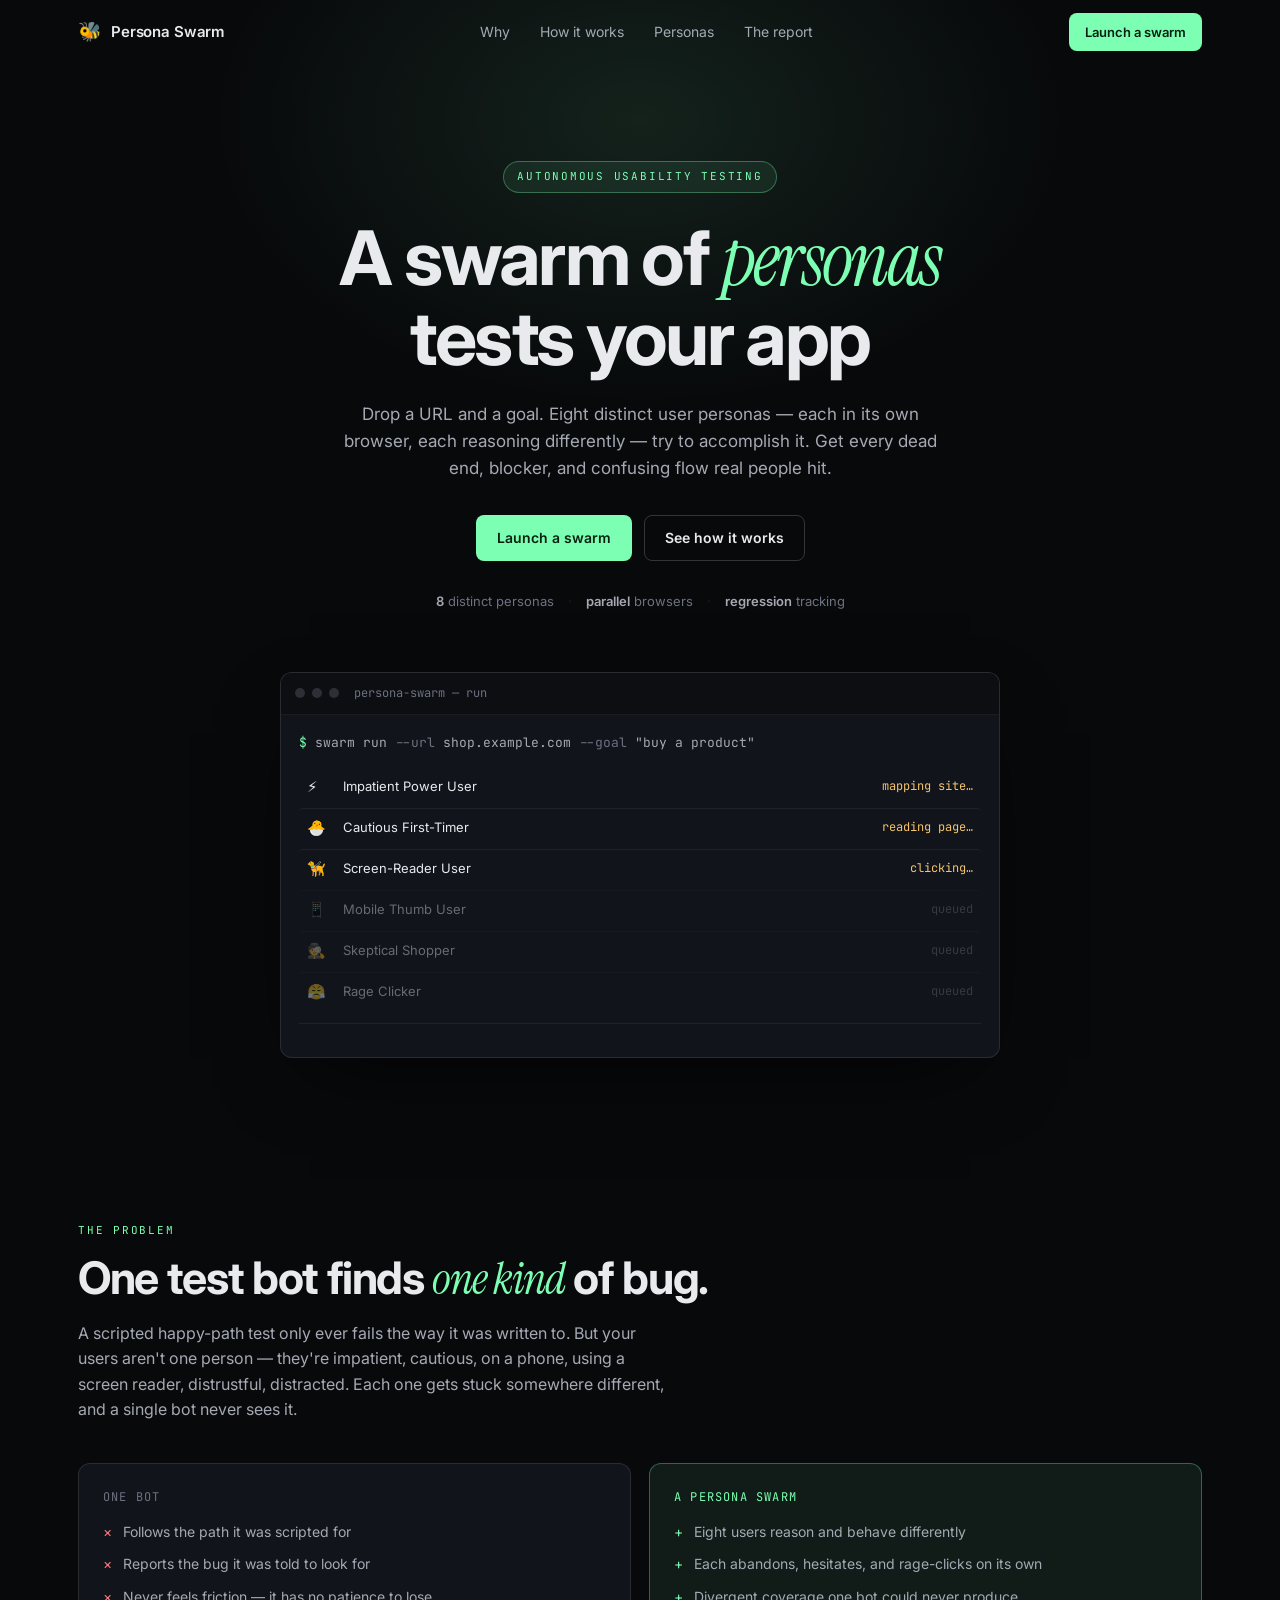
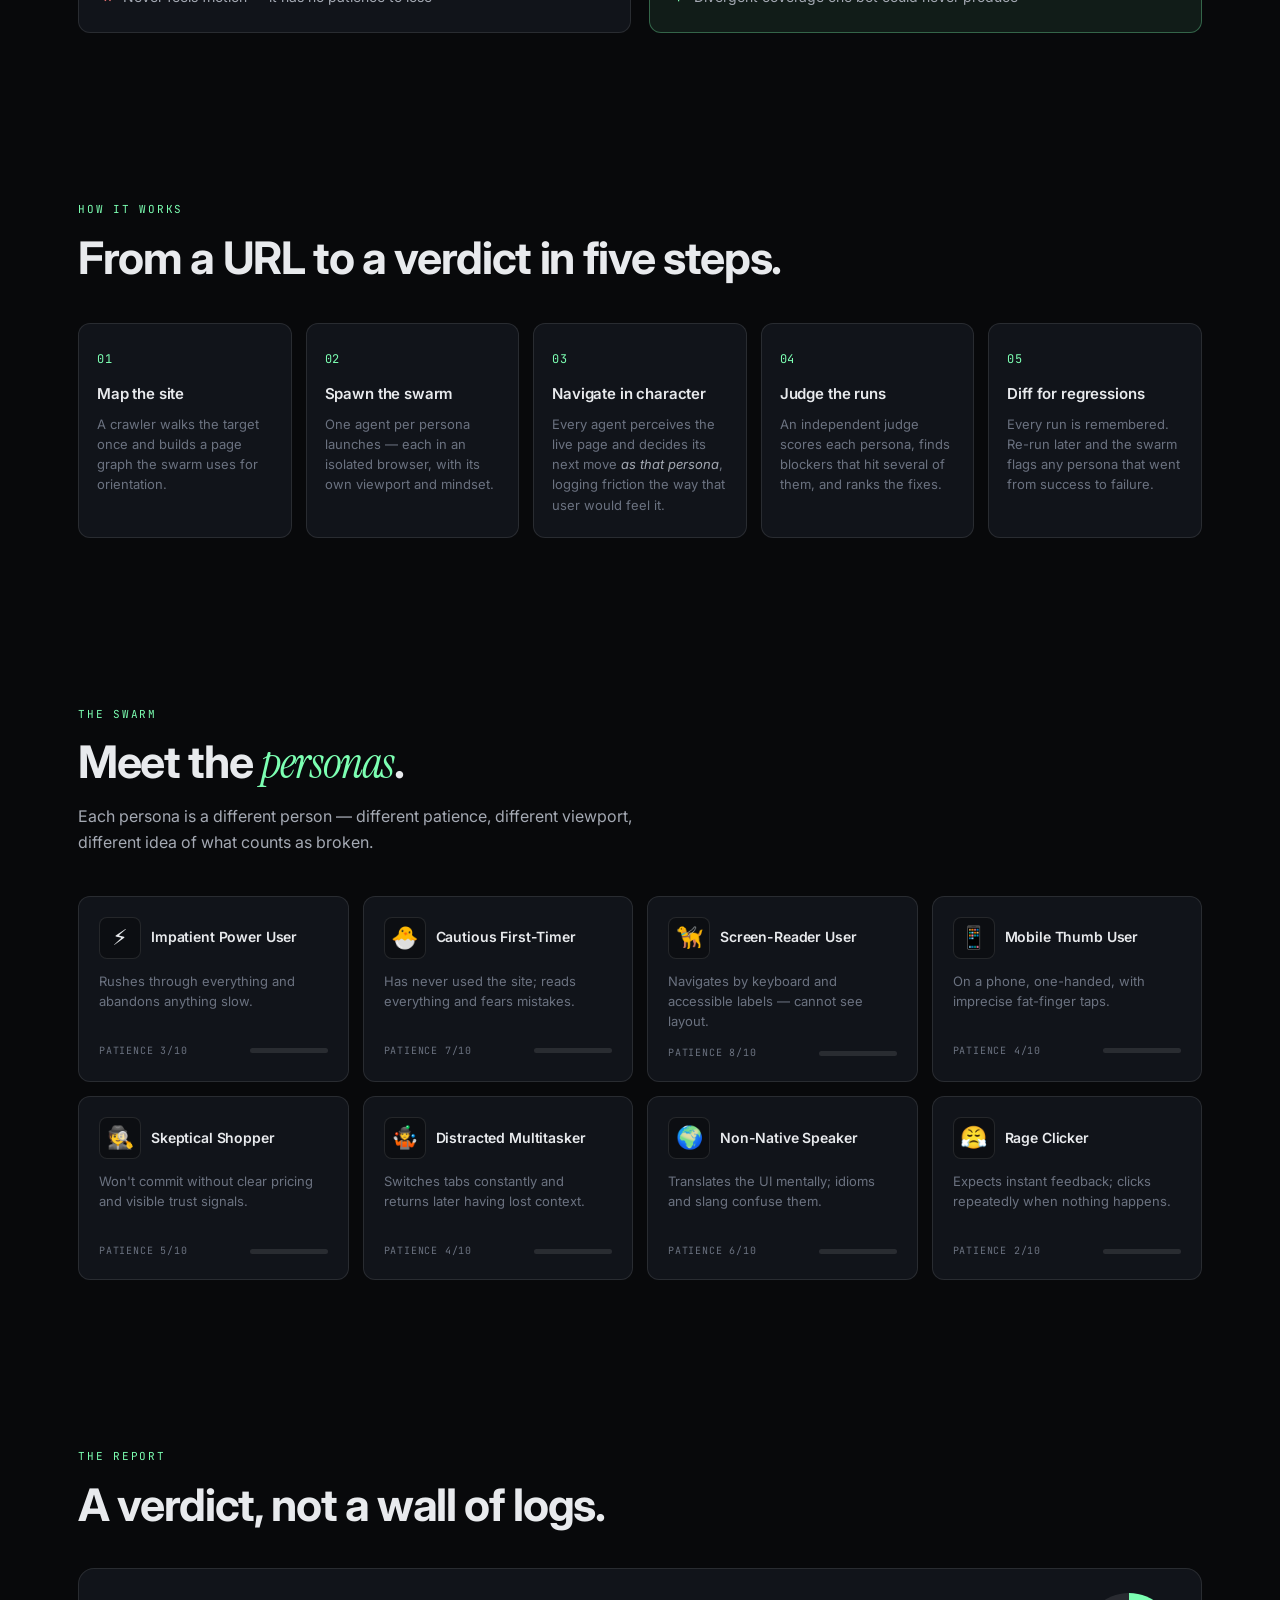
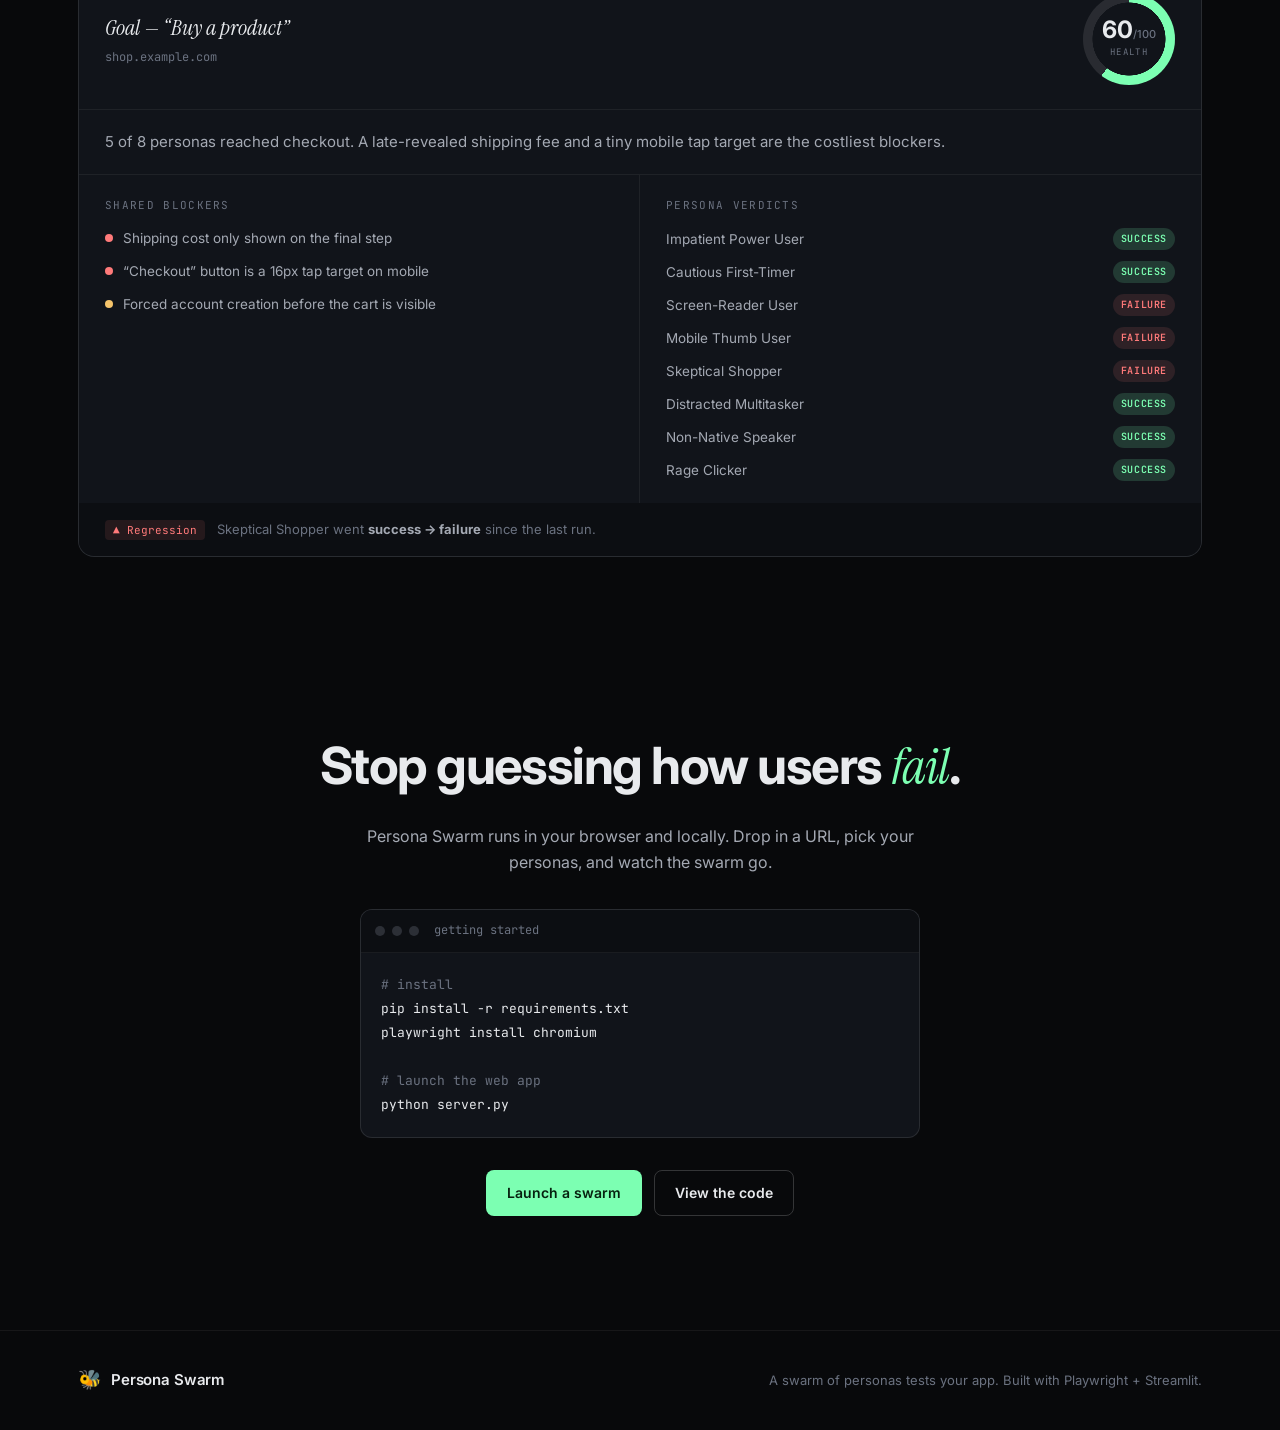
==== web/index.html @ f7f7ae6f "Add web app: landing site + functional in-browser swarm runner Adds the web/ directory and a Flask b" ====
<!doctype html>
<html lang="en">
<head>
  <meta charset="UTF-8" />
  <meta name="viewport" content="width=device-width, initial-scale=1.0" />
  <title>Persona Swarm — a swarm of personas tests your app</title>
  <meta name="description" content="Drop a URL and a goal. Eight distinct user personas each try to accomplish it in their own browser. Get every dead end, blocker, and confusing flow real people hit." />
  <link rel="icon" href="data:image/svg+xml,<svg xmlns='http://www.w3.org/2000/svg' viewBox='0 0 100 100'><text y='.9em' font-size='90'>🐝</text></svg>" />
  <link rel="preconnect" href="https://fonts.googleapis.com" />
  <link rel="preconnect" href="https://fonts.gstatic.com" crossorigin />
  <link href="https://fonts.googleapis.com/css2?family=Inter:wght@400;500;600;700&family=JetBrains+Mono:wght@400;500;600&family=Instrument+Serif:ital@0;1&display=swap" rel="stylesheet" />
  <link rel="stylesheet" href="styles.css" />
</head>
<body>

  <!-- ===== NAV ===== -->
  <header class="nav" id="nav">
    <div class="container nav-inner">
      <a class="brand" href="#top">
        <span class="brand-mark">🐝</span>
        <span class="brand-name">Persona&nbsp;Swarm</span>
      </a>
      <nav class="nav-links">
        <a href="#problem">Why</a>
        <a href="#how">How it works</a>
        <a href="#personas">Personas</a>
        <a href="#report">The report</a>
      </nav>
      <a class="btn btn-primary btn-sm" href="run.html">Launch a swarm</a>
    </div>
  </header>

  <main id="top">

    <!-- ===== HERO ===== -->
    <section class="hero">
      <div class="container">
        <div class="eyebrow reveal">Autonomous usability testing</div>
        <h1 class="hero-title reveal">
          A swarm of <em>personas</em><br />tests your app
        </h1>
        <p class="hero-sub reveal">
          Drop a URL and a goal. Eight distinct user personas — each in its own
          browser, each reasoning differently — try to accomplish it. Get every
          dead end, blocker, and confusing flow real people hit.
        </p>
        <div class="hero-cta reveal">
          <a class="btn btn-primary" href="run.html">Launch a swarm</a>
          <a class="btn btn-ghost" href="#how">See how it works</a>
        </div>
        <div class="hero-stats reveal">
          <span><b>8</b> distinct personas</span>
          <span class="dot">·</span>
          <span><b>parallel</b> browsers</span>
          <span class="dot">·</span>
          <span><b>regression</b> tracking</span>
        </div>

        <!-- live swarm console -->
        <div class="console reveal" id="console">
          <div class="console-bar">
            <span class="cdot"></span><span class="cdot"></span><span class="cdot"></span>
            <span class="console-title">persona-swarm — run</span>
          </div>
          <div class="console-body">
            <div class="console-cmd">
              <span class="prompt">$</span> swarm run
              <span class="arg">--url</span> shop.example.com
              <span class="arg">--goal</span> "buy a product"
            </div>
            <div class="console-rows" id="console-rows"><!-- rendered by JS --></div>
            <div class="console-foot" id="console-foot"></div>
          </div>
        </div>
      </div>
    </section>

    <!-- ===== PROBLEM ===== -->
    <section class="section" id="problem">
      <div class="container">
        <div class="kicker reveal">The problem</div>
        <h2 class="section-title reveal">
          One test bot finds <em>one kind</em> of bug.
        </h2>
        <p class="section-lead reveal">
          A scripted happy-path test only ever fails the way it was written to.
          But your users aren't one person — they're impatient, cautious,
          on a phone, using a screen reader, distrustful, distracted.
          Each one gets stuck somewhere different, and a single bot never sees it.
        </p>
        <div class="contrast reveal">
          <div class="contrast-col bad">
            <div class="contrast-h">One bot</div>
            <ul>
              <li>Follows the path it was scripted for</li>
              <li>Reports the bug it was told to look for</li>
              <li>Never feels friction — it has no patience to lose</li>
            </ul>
          </div>
          <div class="contrast-col good">
            <div class="contrast-h">A persona swarm</div>
            <ul>
              <li>Eight users reason and behave differently</li>
              <li>Each abandons, hesitates, and rage-clicks on its own</li>
              <li>Divergent coverage one bot could never produce</li>
            </ul>
          </div>
        </div>
      </div>
    </section>

    <!-- ===== HOW IT WORKS ===== -->
    <section class="section" id="how">
      <div class="container">
        <div class="kicker reveal">How it works</div>
        <h2 class="section-title reveal">From a URL to a verdict in five steps.</h2>
        <ol class="steps">
          <li class="step reveal">
            <span class="step-no">01</span>
            <h3>Map the site</h3>
            <p>A crawler walks the target once and builds a page graph the swarm uses for orientation.</p>
          </li>
          <li class="step reveal">
            <span class="step-no">02</span>
            <h3>Spawn the swarm</h3>
            <p>One agent per persona launches — each in an isolated browser, with its own viewport and mindset.</p>
          </li>
          <li class="step reveal">
            <span class="step-no">03</span>
            <h3>Navigate in character</h3>
            <p>Every agent perceives the live page and decides its next move <em>as that persona</em>, logging friction the way that user would feel it.</p>
          </li>
          <li class="step reveal">
            <span class="step-no">04</span>
            <h3>Judge the runs</h3>
            <p>An independent judge scores each persona, finds blockers that hit several of them, and ranks the fixes.</p>
          </li>
          <li class="step reveal">
            <span class="step-no">05</span>
            <h3>Diff for regressions</h3>
            <p>Every run is remembered. Re-run later and the swarm flags any persona that went from success to failure.</p>
          </li>
        </ol>
      </div>
    </section>

    <!-- ===== PERSONAS ===== -->
    <section class="section" id="personas">
      <div class="container">
        <div class="kicker reveal">The swarm</div>
        <h2 class="section-title reveal">Meet the <em>personas</em>.</h2>
        <p class="section-lead reveal">
          Each persona is a different person — different patience, different
          viewport, different idea of what counts as broken.
        </p>
        <div class="persona-grid" id="persona-grid"><!-- rendered by JS --></div>
      </div>
    </section>

    <!-- ===== REPORT ===== -->
    <section class="section" id="report">
      <div class="container">
        <div class="kicker reveal">The report</div>
        <h2 class="section-title reveal">A verdict, not a wall of logs.</h2>
        <div class="report-card reveal">
          <div class="report-head">
            <div>
              <div class="report-goal">Goal — “Buy a product”</div>
              <div class="report-url">shop.example.com</div>
            </div>
            <div class="score-ring" id="score-ring">
              <div class="score-num"><span id="score-val">0</span><small>/100</small></div>
              <div class="score-label">health</div>
            </div>
          </div>
          <div class="report-headline">
            5 of 8 personas reached checkout. A late-revealed shipping fee and a
            tiny mobile tap target are the costliest blockers.
          </div>
          <div class="report-cols">
            <div class="report-block">
              <div class="report-block-h">Shared blockers</div>
              <ul class="blocker-list">
                <li><span class="sev sev-blocker"></span>Shipping cost only shown on the final step</li>
                <li><span class="sev sev-blocker"></span>“Checkout” button is a 16px tap target on mobile</li>
                <li><span class="sev sev-major"></span>Forced account creation before the cart is visible</li>
              </ul>
            </div>
            <div class="report-block">
              <div class="report-block-h">Persona verdicts</div>
              <ul class="verdict-list" id="verdict-list"><!-- rendered by JS --></ul>
            </div>
          </div>
          <div class="report-foot">
            <span class="regress-tag">▲ Regression</span>
            Skeptical Shopper went <b>success → failure</b> since the last run.
          </div>
        </div>
      </div>
    </section>

    <!-- ===== RUN / CTA ===== -->
    <section class="section section-cta" id="run">
      <div class="container">
        <h2 class="cta-title reveal">Stop guessing how users <em>fail</em>.</h2>
        <p class="section-lead reveal">
          Persona Swarm runs in your browser and locally. Drop in a URL, pick
          your personas, and watch the swarm go.
        </p>
        <div class="run-block reveal">
          <div class="console-bar">
            <span class="cdot"></span><span class="cdot"></span><span class="cdot"></span>
            <span class="console-title">getting started</span>
          </div>
          <pre class="run-code"><span class="c-cmt"># install</span>
pip install -r requirements.txt
playwright install chromium

<span class="c-cmt"># launch the web app</span>
python server.py</pre>
        </div>
        <div class="hero-cta reveal">
          <a class="btn btn-primary" href="run.html">Launch a swarm</a>
          <a class="btn btn-ghost" href="https://github.com" target="_blank" rel="noopener">View the code</a>
        </div>
      </div>
    </section>

  </main>

  <footer class="footer">
    <div class="container footer-inner">
      <div class="brand">
        <span class="brand-mark">🐝</span>
        <span class="brand-name">Persona Swarm</span>
      </div>
      <p class="footer-note">A swarm of personas tests your app. Built with Playwright + Streamlit.</p>
    </div>
  </footer>

  <script src="main.js"></script>
</body>
</html>
---- web/styles.css ----
/* ============================================================
   Persona Swarm — showcase site
   Visual system mirrors gauntlet.to: near-black ground,
   mint-green accent, Inter / JetBrains Mono / Instrument Serif.
   ============================================================ */

:root {
  --bg:            #08090b;
  --bg-1:          #0c0e12;
  --bg-card:       #11141a;
  --accent:        #7cffb2;
  --accent-dim:    #54e394;
  --accent-bg:     rgba(124, 255, 178, .08);
  --accent-bg-str: rgba(124, 255, 178, .16);
  --accent-border: rgba(124, 255, 178, .32);
  --border-soft:   rgba(255, 255, 255, .06);
  --border:        rgba(255, 255, 255, .10);
  --border-strong: rgba(255, 255, 255, .18);
  --text:          #e8eaed;
  --text-mid:      #a4a9b3;
  --text-dim:      #6b7280;
  --text-faint:    rgba(68, 72, 80, .35);
  --error:         #ff7a7a;
  --improve:       #7ab8ff;
  --warn:          #f5c46b;
  --good:          #7cffb2;

  --font-display: "Instrument Serif", Georgia, serif;
  --font-mono:    "JetBrains Mono", "SF Mono", Menlo, Consolas, monospace;
  --font-sans:    "Inter", system-ui, -apple-system, "Segoe UI", sans-serif;

  --r-sm: 4px;  --r-md: 8px;  --r-lg: 12px;  --r-xl: 16px;
  --container: 1180px;
  --ease: cubic-bezier(.2, .7, .2, 1);
}

* { margin: 0; padding: 0; box-sizing: border-box; }

html { scroll-behavior: smooth; }

body {
  font-family: var(--font-sans);
  background: var(--bg);
  color: var(--text);
  font-size: 15px;
  line-height: 1.6;
  -webkit-font-smoothing: antialiased;
  overflow-x: hidden;
}

/* ambient glow behind the page */
body::before {
  content: "";
  position: fixed;
  top: -20%;
  left: 50%;
  width: 900px; height: 600px;
  transform: translateX(-50%);
  background: radial-gradient(ellipse, rgba(124, 255, 178, .10), transparent 70%);
  pointer-events: none;
  z-index: 0;
}

.container {
  width: 100%;
  max-width: var(--container);
  margin: 0 auto;
  padding: 0 28px;
  position: relative;
  z-index: 1;
}

em { font-style: normal; }

/* ---- typographic accents ---- */
.hero-title em,
.section-title em,
.cta-title em {
  font-family: var(--font-display);
  font-style: italic;
  font-weight: 400;
  color: var(--accent);
}

/* ============================================================
   NAV
   ============================================================ */
.nav {
  position: sticky;
  top: 0;
  z-index: 50;
  border-bottom: 1px solid transparent;
  background: rgba(8, 9, 11, 0);
  transition: background .3s var(--ease), border-color .3s var(--ease);
}
.nav.scrolled {
  background: rgba(8, 9, 11, .82);
  backdrop-filter: blur(12px);
  border-bottom: 1px solid var(--border-soft);
}
.nav-inner {
  display: flex;
  align-items: center;
  justify-content: space-between;
  height: 64px;
}
.brand {
  display: flex;
  align-items: center;
  gap: 9px;
  text-decoration: none;
  color: var(--text);
}
.brand-mark { font-size: 19px; }
.brand-name { font-weight: 600; letter-spacing: -.01em; font-size: 15px; }
.nav-links {
  display: flex;
  gap: 30px;
}
.nav-links a {
  color: var(--text-mid);
  text-decoration: none;
  font-size: 14px;
  transition: color .15s var(--ease);
}
.nav-links a:hover { color: var(--text); }

/* ============================================================
   BUTTONS
   ============================================================ */
.btn {
  display: inline-flex;
  align-items: center;
  justify-content: center;
  font-family: var(--font-sans);
  font-size: 14px;
  font-weight: 600;
  text-decoration: none;
  padding: 11px 20px;
  border-radius: var(--r-md);
  border: 1px solid transparent;
  cursor: pointer;
  transition: transform .12s var(--ease), background .15s var(--ease),
              border-color .15s var(--ease);
}
.btn-sm { padding: 8px 15px; font-size: 13px; }
.btn-primary {
  background: var(--accent);
  color: #06210f;
}
.btn-primary:hover { background: #92ffc1; transform: translateY(-1px); }
.btn-ghost {
  background: transparent;
  color: var(--text);
  border-color: var(--border-strong);
}
.btn-ghost:hover { border-color: var(--accent-border); }

/* ============================================================
   HERO
   ============================================================ */
.hero {
  padding: 96px 0 80px;
  text-align: center;
}
.eyebrow {
  display: inline-block;
  font-family: var(--font-mono);
  font-size: 11px;
  letter-spacing: .16em;
  text-transform: uppercase;
  color: var(--accent);
  background: var(--accent-bg);
  border: 1px solid var(--accent-border);
  padding: 6px 13px;
  border-radius: 999px;
  margin-bottom: 26px;
}
.hero-title {
  font-size: clamp(2.6rem, 6.4vw, 4.7rem);
  line-height: 1.04;
  font-weight: 700;
  letter-spacing: -.035em;
}
.hero-sub {
  max-width: 620px;
  margin: 24px auto 0;
  color: var(--text-mid);
  font-size: 17px;
}
.hero-cta {
  display: flex;
  gap: 12px;
  justify-content: center;
  margin-top: 32px;
}
.hero-stats {
  display: flex;
  gap: 14px;
  justify-content: center;
  align-items: center;
  margin-top: 30px;
  font-size: 13px;
  color: var(--text-dim);
}
.hero-stats b { color: var(--text-mid); font-weight: 600; }
.hero-stats .dot { color: var(--text-faint); }

/* ---- live swarm console ---- */
.console {
  max-width: 720px;
  margin: 60px auto 0;
  text-align: left;
  background: var(--bg-card);
  border: 1px solid var(--border);
  border-radius: var(--r-lg);
  overflow: hidden;
  box-shadow: 0 30px 80px -30px rgba(0, 0, 0, .8);
}
.console-bar {
  display: flex;
  align-items: center;
  gap: 7px;
  padding: 11px 14px;
  background: var(--bg-1);
  border-bottom: 1px solid var(--border-soft);
}
.cdot {
  width: 10px; height: 10px;
  border-radius: 999px;
  background: #2c2f36;
}
.console-title {
  margin-left: 8px;
  font-family: var(--font-mono);
  font-size: 12px;
  color: var(--text-dim);
}
.console-body { padding: 18px 18px 16px; }
.console-cmd {
  font-family: var(--font-mono);
  font-size: 13px;
  color: var(--text-mid);
  margin-bottom: 14px;
}
.console-cmd .prompt { color: var(--accent); }
.console-cmd .arg { color: var(--text-dim); }

.console-rows { display: flex; flex-direction: column; gap: 2px; }
.crow {
  display: grid;
  grid-template-columns: 26px 1fr auto;
  align-items: center;
  gap: 10px;
  padding: 7px 8px;
  border-radius: var(--r-sm);
  font-size: 13px;
}
.crow + .crow { border-top: 1px solid var(--border-soft); }
.crow-emoji { font-size: 15px; }
.crow-name { color: var(--text); }
.crow-status {
  font-family: var(--font-mono);
  font-size: 12px;
  color: var(--text-dim);
}
.crow-status.running { color: var(--warn); }
.crow-status.completed { color: var(--good); }
.crow-status.abandoned { color: var(--error); }
.crow.dim { opacity: .4; }
.console-foot {
  margin-top: 12px;
  padding-top: 12px;
  border-top: 1px solid var(--border-soft);
  font-family: var(--font-mono);
  font-size: 12px;
  color: var(--text-dim);
  min-height: 18px;
}
.console-foot b { color: var(--accent); font-weight: 600; }

/* ============================================================
   GENERIC SECTION
   ============================================================ */
.section { padding: 84px 0; }
.kicker {
  font-family: var(--font-mono);
  font-size: 11px;
  letter-spacing: .16em;
  text-transform: uppercase;
  color: var(--accent);
  margin-bottom: 14px;
}
.section-title {
  font-size: clamp(1.9rem, 3.6vw, 2.8rem);
  font-weight: 700;
  letter-spacing: -.03em;
  line-height: 1.12;
}
.section-lead {
  max-width: 600px;
  margin-top: 16px;
  color: var(--text-mid);
  font-size: 16px;
}

/* ---- problem / contrast ---- */
.contrast {
  display: grid;
  grid-template-columns: 1fr 1fr;
  gap: 18px;
  margin-top: 40px;
}
.contrast-col {
  background: var(--bg-card);
  border: 1px solid var(--border);
  border-radius: var(--r-lg);
  padding: 24px;
}
.contrast-col.good { border-color: var(--accent-border); background: var(--accent-bg); }
.contrast-h {
  font-family: var(--font-mono);
  font-size: 12px;
  text-transform: uppercase;
  letter-spacing: .1em;
  margin-bottom: 14px;
  color: var(--text-dim);
}
.contrast-col.good .contrast-h { color: var(--accent); }
.contrast-col ul { list-style: none; display: flex; flex-direction: column; gap: 10px; }
.contrast-col li {
  font-size: 14px;
  color: var(--text-mid);
  padding-left: 20px;
  position: relative;
}
.contrast-col li::before {
  content: "—";
  position: absolute;
  left: 0;
  color: var(--text-faint);
}
.contrast-col.good li::before { content: "+"; color: var(--accent); }
.contrast-col.bad li::before { content: "×"; color: var(--error); }

/* ---- steps ---- */
.steps {
  list-style: none;
  display: grid;
  grid-template-columns: repeat(5, 1fr);
  gap: 14px;
  margin-top: 40px;
  counter-reset: step;
}
.step {
  background: var(--bg-card);
  border: 1px solid var(--border);
  border-radius: var(--r-lg);
  padding: 22px 18px;
  transition: border-color .2s var(--ease), transform .2s var(--ease);
}
.step:hover { border-color: var(--accent-border); transform: translateY(-3px); }
.step-no {
  font-family: var(--font-mono);
  font-size: 12px;
  color: var(--accent);
  letter-spacing: .05em;
}
.step h3 {
  font-size: 15px;
  font-weight: 600;
  margin: 12px 0 8px;
  letter-spacing: -.01em;
}
.step p { font-size: 13px; color: var(--text-dim); line-height: 1.55; }
.step p em { color: var(--text-mid); font-style: italic; }

/* ---- personas ---- */
.persona-grid {
  display: grid;
  grid-template-columns: repeat(4, 1fr);
  gap: 14px;
  margin-top: 40px;
}
.persona {
  background: var(--bg-card);
  border: 1px solid var(--border);
  border-radius: var(--r-lg);
  padding: 20px;
  transition: border-color .2s var(--ease), transform .2s var(--ease),
              background .2s var(--ease);
}
.persona:hover {
  border-color: var(--accent-border);
  background: #13171e;
  transform: translateY(-3px);
}
.persona-top { display: flex; align-items: center; gap: 10px; }
.persona-emoji {
  font-size: 22px;
  width: 42px; height: 42px;
  display: flex; align-items: center; justify-content: center;
  background: var(--bg-1);
  border: 1px solid var(--border);
  border-radius: var(--r-md);
}
.persona-name { font-size: 14px; font-weight: 600; letter-spacing: -.01em; }
.persona-summary {
  margin-top: 12px;
  font-size: 13px;
  color: var(--text-dim);
  line-height: 1.55;
  min-height: 58px;
}
.persona-meta {
  margin-top: 14px;
  display: flex;
  align-items: center;
  justify-content: space-between;
}
.patience-label {
  font-family: var(--font-mono);
  font-size: 10px;
  letter-spacing: .08em;
  text-transform: uppercase;
  color: var(--text-dim);
}
.patience-bar {
  width: 78px; height: 5px;
  background: var(--border);
  border-radius: 999px;
  overflow: hidden;
}
.patience-fill { height: 100%; background: var(--accent); border-radius: 999px; }

/* ---- report card ---- */
.report-card {
  margin-top: 38px;
  background: var(--bg-card);
  border: 1px solid var(--border);
  border-radius: var(--r-xl);
  overflow: hidden;
}
.report-head {
  display: flex;
  align-items: center;
  justify-content: space-between;
  padding: 24px 26px;
  border-bottom: 1px solid var(--border-soft);
}
.report-goal {
  font-family: var(--font-display);
  font-style: italic;
  font-size: 22px;
  color: var(--text);
}
.report-url {
  font-family: var(--font-mono);
  font-size: 12px;
  color: var(--text-dim);
  margin-top: 3px;
}
.score-ring {
  width: 92px; height: 92px;
  border-radius: 999px;
  display: flex;
  flex-direction: column;
  align-items: center;
  justify-content: center;
  flex-shrink: 0;
  background:
    radial-gradient(closest-side, var(--bg-card) 79%, transparent 80%),
    conic-gradient(var(--accent) var(--ring-deg, 0deg), var(--border) 0);
}
.score-num { font-size: 24px; font-weight: 700; line-height: 1; }
.score-num small { font-size: 11px; color: var(--text-dim); font-weight: 500; }
.score-label {
  font-family: var(--font-mono);
  font-size: 9px;
  letter-spacing: .14em;
  text-transform: uppercase;
  color: var(--text-dim);
  margin-top: 3px;
}
.report-headline {
  padding: 20px 26px;
  font-size: 15px;
  color: var(--text-mid);
  border-bottom: 1px solid var(--border-soft);
}
.report-cols {
  display: grid;
  grid-template-columns: 1fr 1fr;
}
.report-block { padding: 22px 26px; }
.report-block:first-child { border-right: 1px solid var(--border-soft); }
.report-block-h {
  font-family: var(--font-mono);
  font-size: 11px;
  letter-spacing: .12em;
  text-transform: uppercase;
  color: var(--text-dim);
  margin-bottom: 14px;
}
.blocker-list, .verdict-list {
  list-style: none;
  display: flex;
  flex-direction: column;
  gap: 11px;
}
.blocker-list li {
  font-size: 13.5px;
  color: var(--text-mid);
  display: flex;
  gap: 10px;
  align-items: flex-start;
}
.sev {
  width: 8px; height: 8px;
  border-radius: 999px;
  margin-top: 6px;
  flex-shrink: 0;
}
.sev-blocker { background: var(--error); }
.sev-major { background: var(--warn); }
.verdict-list li {
  display: flex;
  align-items: center;
  justify-content: space-between;
  font-size: 13.5px;
}
.verdict-list .v-name { color: var(--text-mid); }
.vchip {
  font-family: var(--font-mono);
  font-size: 10px;
  font-weight: 600;
  text-transform: uppercase;
  letter-spacing: .06em;
  padding: 3px 8px;
  border-radius: 999px;
}
.vchip.success { color: var(--good); background: var(--accent-bg-str); }
.vchip.partial { color: var(--warn); background: rgba(245, 196, 107, .12); }
.vchip.failure { color: var(--error); background: rgba(255, 122, 122, .12); }
.report-foot {
  padding: 16px 26px;
  background: var(--bg-1);
  font-size: 13px;
  color: var(--text-dim);
}
.report-foot b { color: var(--text-mid); }
.regress-tag {
  font-family: var(--font-mono);
  font-size: 11px;
  color: var(--error);
  background: rgba(255, 122, 122, .1);
  padding: 3px 8px;
  border-radius: var(--r-sm);
  margin-right: 8px;
}

/* ---- CTA ---- */
.section-cta { text-align: center; }
.section-cta .section-lead { margin-left: auto; margin-right: auto; }
.cta-title {
  font-size: clamp(2rem, 4.4vw, 3.2rem);
  font-weight: 700;
  letter-spacing: -.03em;
}
.run-block {
  max-width: 560px;
  margin: 34px auto 28px;
  text-align: left;
  background: var(--bg-card);
  border: 1px solid var(--border);
  border-radius: var(--r-lg);
  overflow: hidden;
}
.run-code {
  padding: 20px;
  font-family: var(--font-mono);
  font-size: 13px;
  line-height: 1.85;
  color: var(--text);
  white-space: pre-wrap;
}
.run-code .c-cmt { color: var(--text-dim); }

/* ---- footer ---- */
.footer {
  border-top: 1px solid var(--border-soft);
  padding: 34px 0;
  margin-top: 30px;
}
.footer-inner {
  display: flex;
  align-items: center;
  justify-content: space-between;
}
.footer-note { font-size: 13px; color: var(--text-dim); }

/* ============================================================
   REVEAL ANIMATION
   ============================================================ */
/* hidden state applies only once JS confirms it can reveal them again,
   so a JS failure leaves the page fully visible instead of blank */
html.js .reveal {
  opacity: 0;
  transform: translateY(18px);
  transition: opacity .6s var(--ease), transform .6s var(--ease);
}
/* must out-rank `html.js .reveal` (0,2,1) — hence the html.js prefix */
html.js .reveal.in { opacity: 1; transform: none; }

@media (prefers-reduced-motion: reduce) {
  html.js .reveal { opacity: 1; transform: none; transition: none; }
  html { scroll-behavior: auto; }
}

/* ============================================================
   RESPONSIVE
   ============================================================ */
@media (max-width: 940px) {
  .steps { grid-template-columns: repeat(2, 1fr); }
  .persona-grid { grid-template-columns: repeat(2, 1fr); }
}
@media (max-width: 720px) {
  .nav-links { display: none; }
  .hero { padding: 64px 0 56px; }
  .section { padding: 60px 0; }
  .contrast { grid-template-columns: 1fr; }
  .report-cols { grid-template-columns: 1fr; }
  .report-block:first-child {
    border-right: none;
    border-bottom: 1px solid var(--border-soft);
  }
  .report-head { flex-direction: column; gap: 18px; align-items: flex-start; }
  .hero-cta { flex-direction: column; }
  .hero-stats { flex-wrap: wrap; }
}
@media (max-width: 460px) {
  .steps { grid-template-columns: 1fr; }
  .persona-grid { grid-template-columns: 1fr; }
  .container { padding: 0 18px; }
}

/* ============================================================
   RUN APP  (run.html) — the functional swarm runner
   ============================================================ */
.app-head { padding: 58px 0 6px; }
.app-title {
  font-size: clamp(2rem, 4.4vw, 3.1rem);
  font-weight: 700;
  letter-spacing: -.03em;
  line-height: 1.08;
  margin-top: 14px;
}
.app-sub {
  max-width: 560px;
  margin-top: 14px;
  color: var(--text-mid);
  font-size: 16px;
}
.app-wrap {
  display: flex;
  flex-direction: column;
  gap: 22px;
  padding-top: 30px;
  padding-bottom: 90px;
}

.panel {
  background: var(--bg-card);
  border: 1px solid var(--border);
  border-radius: var(--r-xl);
  padding: 26px;
}

/* ---- form ---- */
.form-panel { display: flex; flex-direction: column; gap: 18px; }
.field { display: flex; flex-direction: column; gap: 7px; }
.field-grid-3 { display: grid; grid-template-columns: 1fr 1fr 1fr; gap: 14px; }
.field label, .slider label {
  font-size: 13px;
  font-weight: 600;
  color: var(--text-mid);
}
.form-panel input[type="url"],
.form-panel input[type="text"],
.form-panel input[type="password"],
.form-panel select {
  width: 100%;
  background: var(--bg-1);
  border: 1px solid var(--border);
  border-radius: var(--r-md);
  color: var(--text);
  font-family: var(--font-sans);
  font-size: 14px;
  padding: 11px 13px;
  transition: border-color .15s var(--ease);
}
.form-panel input:focus, .form-panel select:focus {
  outline: none;
  border-color: var(--accent-border);
}
.form-panel input::placeholder { color: var(--text-faint); }
.hint { font-size: 12px; color: var(--text-dim); }
.key-hint { margin-top: -8px; }

/* ---- persona picker ---- */
.pick-grid { display: grid; grid-template-columns: repeat(4, 1fr); gap: 10px; }
.pick {
  text-align: left;
  background: var(--bg-1);
  border: 1px solid var(--border);
  border-radius: var(--r-md);
  padding: 12px;
  cursor: pointer;
  font-family: var(--font-sans);
  transition: border-color .15s var(--ease), background .15s var(--ease);
}
.pick:hover { border-color: var(--border-strong); }
.pick.on { border-color: var(--accent-border); background: var(--accent-bg); }
.pick-top { display: flex; align-items: center; gap: 7px; }
.pick-emoji { font-size: 16px; }
.pick-name { font-size: 13px; font-weight: 600; color: var(--text); flex: 1; }
.pick-check { font-size: 11px; color: var(--accent); opacity: 0; transition: opacity .12s var(--ease); }
.pick.on .pick-check { opacity: 1; }
.pick-summary { font-size: 11.5px; color: var(--text-dim); margin-top: 7px; line-height: 1.45; }
.pick-actions { display: flex; gap: 16px; }
.linkbtn {
  background: none;
  border: none;
  cursor: pointer;
  color: var(--accent);
  font-size: 12px;
  font-family: var(--font-sans);
  padding: 0;
}
.linkbtn:hover { color: var(--accent-dim); }

/* ---- advanced ---- */
.adv { border-top: 1px solid var(--border-soft); padding-top: 14px; }
.adv summary {
  cursor: pointer;
  font-size: 13px;
  font-weight: 600;
  color: var(--text-mid);
  list-style: none;
}
.adv summary::-webkit-details-marker { display: none; }
.adv summary::before { content: "▸ "; color: var(--text-dim); }
.adv[open] summary::before { content: "▾ "; }
.adv-body { display: grid; grid-template-columns: repeat(3, 1fr); gap: 16px; margin-top: 14px; }
.slider { display: flex; flex-direction: column; gap: 8px; }
.slider label b { color: var(--accent); font-family: var(--font-mono); }
.slider input[type="range"] { width: 100%; accent-color: var(--accent); cursor: pointer; }

/* ---- errors / launch ---- */
.form-errors { display: flex; flex-direction: column; gap: 6px; }
.form-error {
  font-size: 13px;
  color: var(--error);
  background: rgba(255, 122, 122, .08);
  border: 1px solid rgba(255, 122, 122, .22);
  border-radius: var(--r-md);
  padding: 9px 12px;
}
.btn-launch { width: 100%; padding: 13px; font-size: 15px; }
.btn-launch:disabled { opacity: .55; cursor: not-allowed; transform: none; }

/* ---- progress ---- */
.progress-head {
  display: flex;
  align-items: center;
  justify-content: space-between;
  margin-bottom: 16px;
}
.progress-phase { font-size: 15px; font-weight: 600; }
.progress-meta {
  font-family: var(--font-mono);
  font-size: 12px;
  color: var(--text-dim);
  margin-top: 3px;
}
.spinner {
  width: 20px; height: 20px;
  flex-shrink: 0;
  border: 2px solid var(--border);
  border-top-color: var(--accent);
  border-radius: 999px;
  animation: spin .8s linear infinite;
}
@keyframes spin { to { transform: rotate(360deg); } }
@media (prefers-reduced-motion: reduce) { .spinner { animation: none; } }
.crow-status.stuck { color: var(--warn); }
.crow-status.error { color: var(--error); }

/* ---- results ---- */
.results { display: flex; flex-direction: column; gap: 22px; }
.results-head {
  display: flex;
  align-items: center;
  justify-content: space-between;
  gap: 20px;
}
.results-goal { font-family: var(--font-display); font-style: italic; font-size: 24px; }
.results-url { font-family: var(--font-mono); font-size: 12px; color: var(--text-dim); margin-top: 4px; }
.results-sub { font-size: 12px; color: var(--text-dim); margin-top: 6px; }
.results-headline {
  font-size: 15px;
  color: var(--text-mid);
  padding: 14px 16px;
  background: var(--bg-1);
  border: 1px solid var(--border-soft);
  border-radius: var(--r-md);
}
.metrics { display: grid; grid-template-columns: repeat(5, 1fr); gap: 10px; }
.metric {
  background: var(--bg-1);
  border: 1px solid var(--border-soft);
  border-radius: var(--r-md);
  padding: 14px;
  text-align: center;
}
.metric-num { font-size: 22px; font-weight: 700; }
.metric-label {
  font-family: var(--font-mono);
  font-size: 10px;
  text-transform: uppercase;
  letter-spacing: .1em;
  color: var(--text-dim);
  margin-top: 4px;
}
.results-block { display: flex; flex-direction: column; gap: 12px; }
.results-h {
  font-size: 13px;
  font-weight: 700;
  padding-bottom: 8px;
  border-bottom: 1px solid var(--border-soft);
}

/* fixes */
.fix {
  background: var(--bg-1);
  border: 1px solid var(--border-soft);
  border-left: 3px solid var(--text-faint);
  border-radius: var(--r-md);
  padding: 12px 14px;
}
.fix-high { border-left-color: var(--error); }
.fix-medium { border-left-color: var(--warn); }
.fix-low { border-left-color: var(--improve); }
.fix summary {
  cursor: pointer;
  list-style: none;
  display: flex;
  gap: 9px;
  align-items: center;
}
.fix summary::-webkit-details-marker { display: none; }
.fix-prio {
  font-family: var(--font-mono);
  font-size: 10px;
  font-weight: 600;
  padding: 2px 7px;
  border-radius: var(--r-sm);
  background: var(--bg-card);
  color: var(--text-dim);
  flex-shrink: 0;
}
.fix-high .fix-prio { color: var(--error); }
.fix-medium .fix-prio { color: var(--warn); }
.fix-low .fix-prio { color: var(--improve); }
.fix-issue { font-size: 13.5px; color: var(--text); }
.fix-why { font-size: 13px; color: var(--text-dim); margin-top: 10px; }

/* regression */
.delta-row { display: grid; grid-template-columns: repeat(3, 1fr); gap: 10px; }
.delta {
  background: var(--bg-1);
  border: 1px solid var(--border-soft);
  border-radius: var(--r-md);
  padding: 12px;
  text-align: center;
}
.delta-num { font-size: 19px; font-weight: 700; font-family: var(--font-mono); }
.delta-label {
  font-family: var(--font-mono);
  font-size: 10px;
  text-transform: uppercase;
  letter-spacing: .09em;
  color: var(--text-dim);
  margin-top: 3px;
}
.delta.good .delta-num { color: var(--good); }
.delta.bad .delta-num { color: var(--error); }
.delta.flat .delta-num { color: var(--text-dim); }
.reg-line { font-size: 13px; }
.reg-line.good { color: var(--good); }
.reg-line.bad { color: var(--error); }

/* per-persona result */
.persona-result {
  background: var(--bg-1);
  border: 1px solid var(--border-soft);
  border-left: 3px solid var(--text-faint);
  border-radius: var(--r-md);
  padding: 14px 16px;
}
.persona-result.success { border-left-color: var(--good); }
.persona-result.partial { border-left-color: var(--warn); }
.persona-result.failure { border-left-color: var(--error); }
.pr-top { display: flex; align-items: center; gap: 9px; }
.pr-emoji { font-size: 17px; }
.pr-name { font-size: 14px; font-weight: 600; flex: 1; }
.pr-summary { font-size: 13px; color: var(--text-mid); margin-top: 8px; line-height: 1.55; }
.pr-details { margin-top: 10px; }
.pr-details > summary {
  cursor: pointer;
  font-family: var(--font-mono);
  font-size: 11.5px;
  color: var(--text-dim);
  list-style: none;
}
.pr-details > summary::-webkit-details-marker { display: none; }
.pr-details > summary::before { content: "▸ "; }
.pr-details[open] > summary::before { content: "▾ "; }
.pr-sub {
  font-family: var(--font-mono);
  font-size: 10px;
  text-transform: uppercase;
  letter-spacing: .1em;
  color: var(--text-dim);
  margin: 14px 0 8px;
}
.pr-error {
  font-size: 12.5px;
  color: var(--error);
  background: rgba(255, 122, 122, .08);
  border-radius: var(--r-sm);
  padding: 8px 10px;
  margin-top: 10px;
}
.friction-list { list-style: none; display: flex; flex-direction: column; gap: 8px; }
.friction-list li {
  font-size: 13px;
  color: var(--text-mid);
  display: flex;
  gap: 9px;
  align-items: flex-start;
}
.step-tag { color: var(--text-faint); }
.step-trail { list-style: none; display: flex; flex-direction: column; gap: 10px; }
.step-item { border-left: 1px solid var(--border); padding-left: 12px; }
.step-head { display: flex; align-items: center; gap: 8px; flex-wrap: wrap; }
.step-idx {
  font-family: var(--font-mono);
  font-size: 10px;
  font-weight: 600;
  color: #06210f;
  background: var(--accent);
  border-radius: var(--r-sm);
  padding: 1px 6px;
}
.step-action { font-size: 13px; font-weight: 600; }
.step-target { font-family: var(--font-mono); font-size: 12px; color: var(--text-dim); }
.step-thought { font-size: 12.5px; color: var(--text-mid); margin-top: 4px; }
.step-obs { font-size: 12.5px; color: var(--text-dim); margin-top: 2px; }

.results-actions { display: flex; gap: 10px; justify-content: flex-end; }
.run-error { border-color: rgba(255, 122, 122, .3); }
.sev-minor { background: var(--improve); }

@media (max-width: 860px) {
  .field-grid-3 { grid-template-columns: 1fr; }
  .adv-body { grid-template-columns: 1fr; }
  .pick-grid { grid-template-columns: repeat(2, 1fr); }
  .metrics { grid-template-columns: repeat(2, 1fr); }
  .delta-row { grid-template-columns: 1fr; }
  .results-head { flex-direction: column; align-items: flex-start; }
}
@media (max-width: 460px) {
  .pick-grid { grid-template-columns: 1fr; }
  .metrics { grid-template-columns: 1fr; }
}
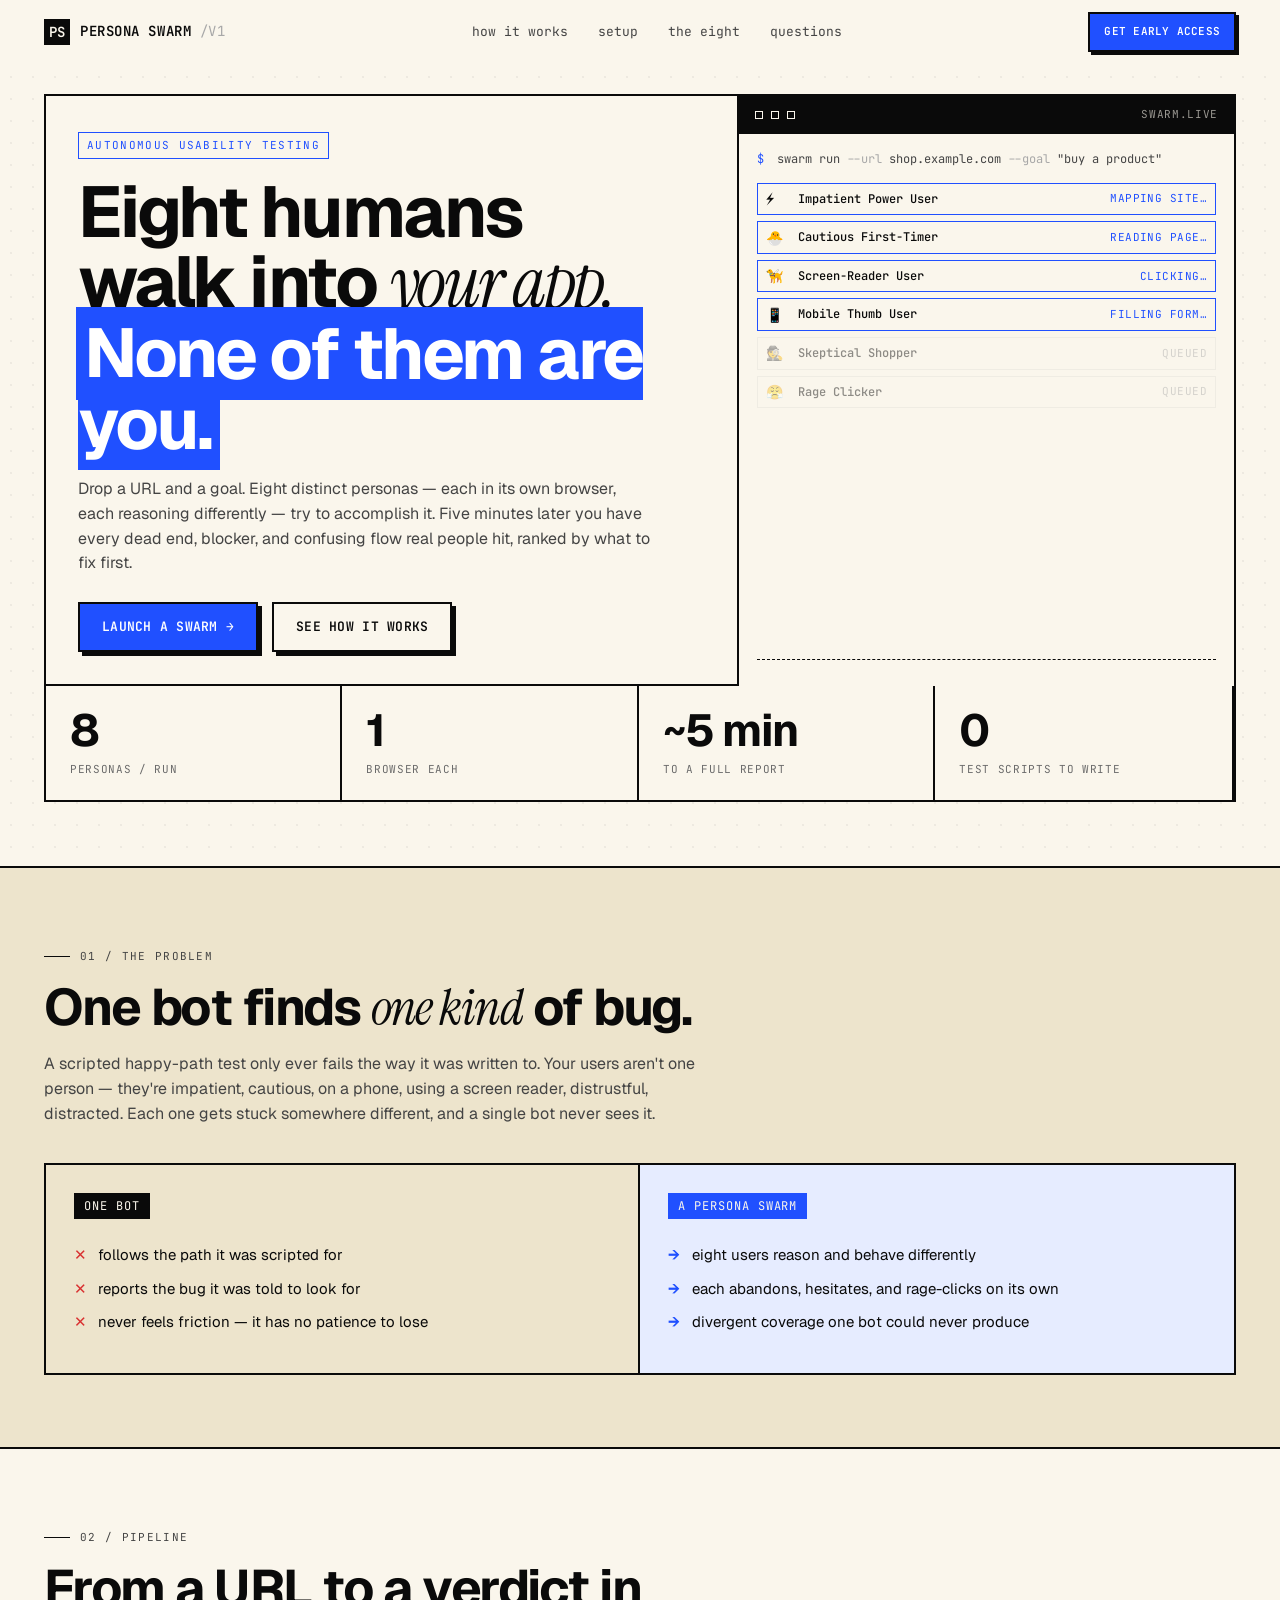
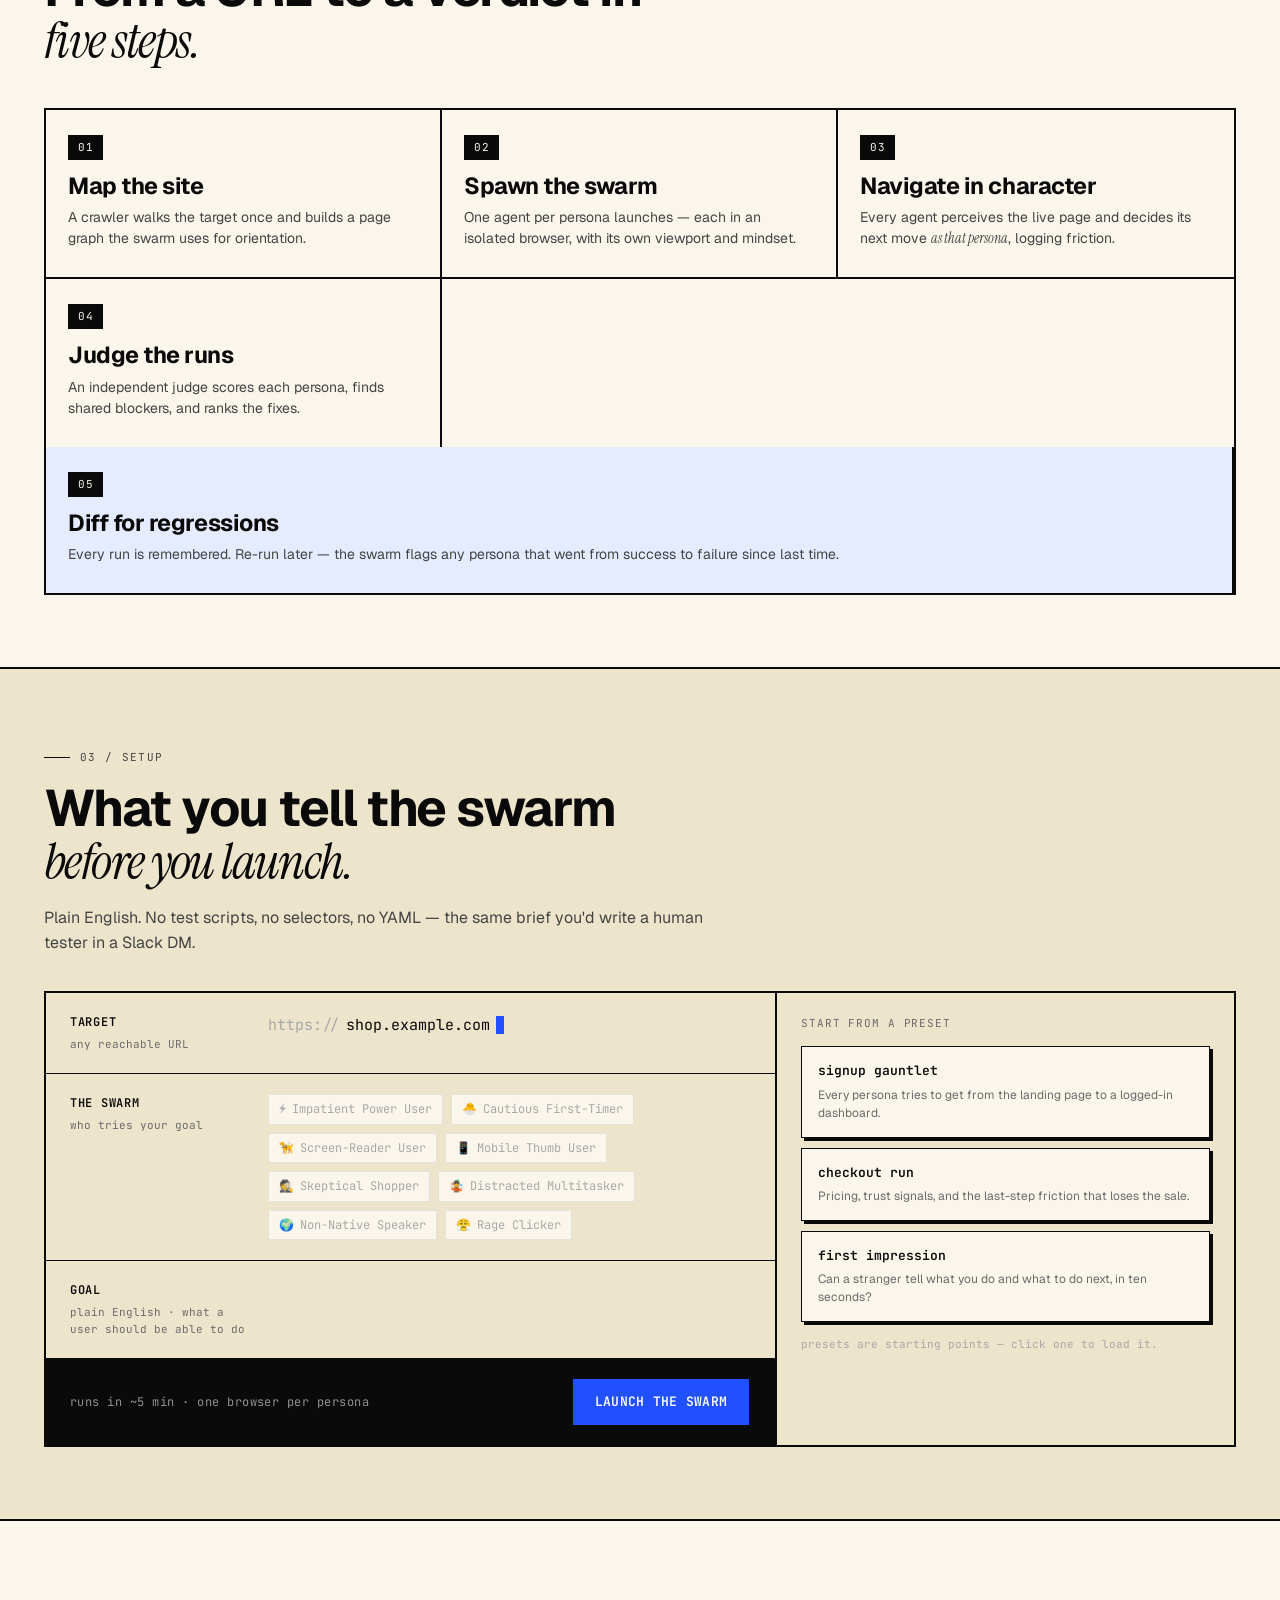
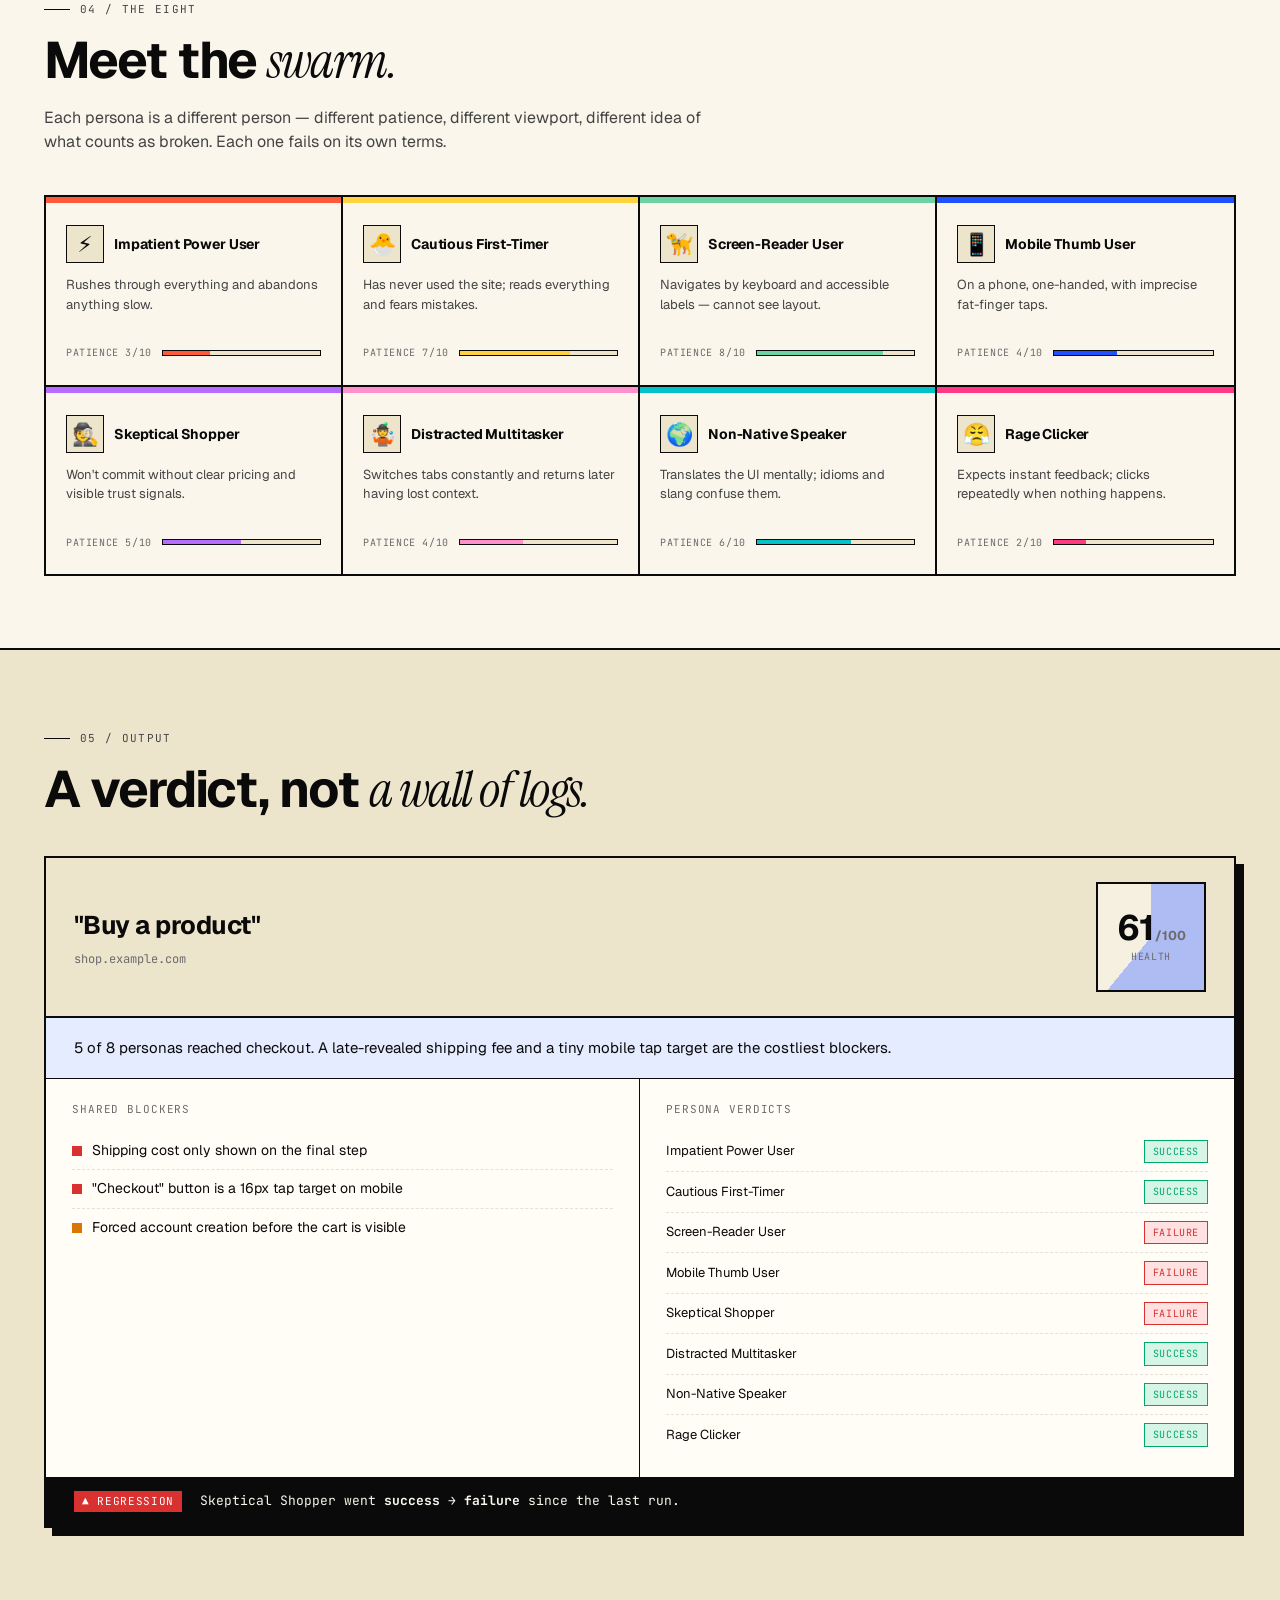
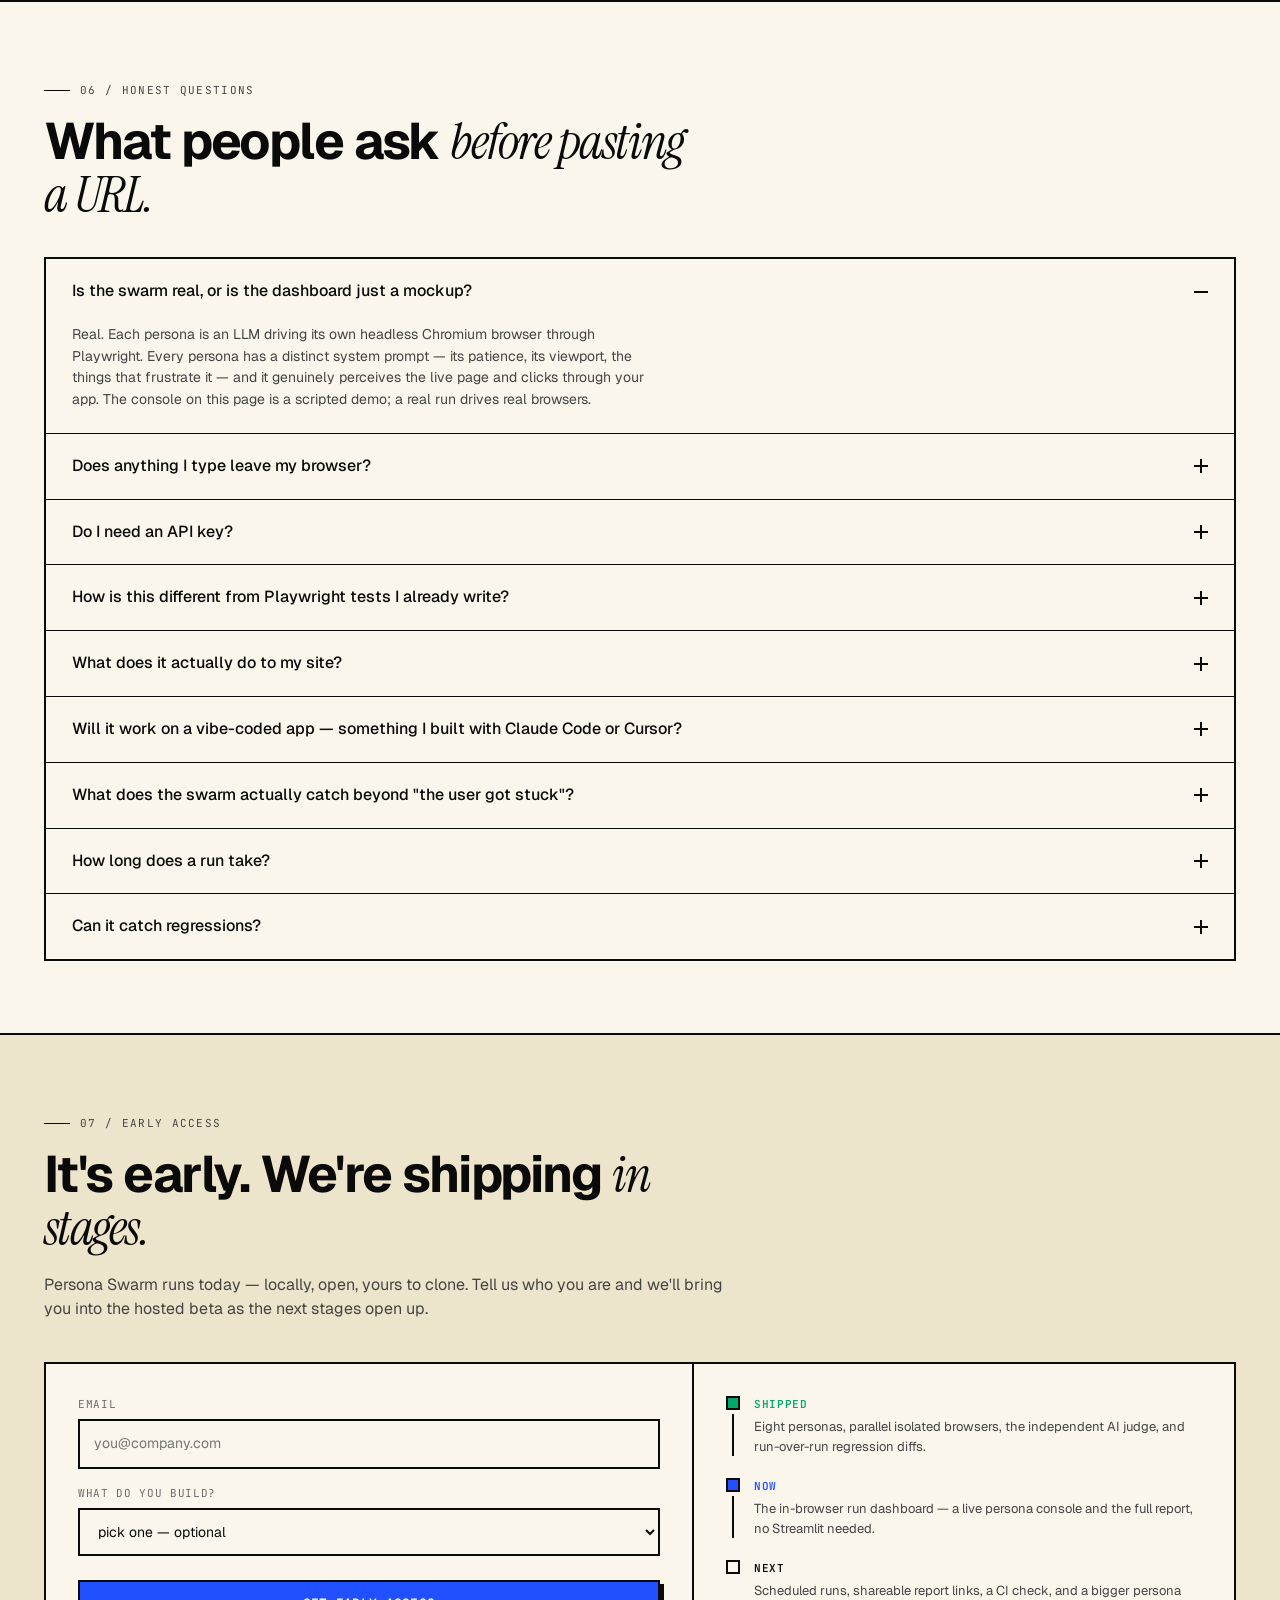
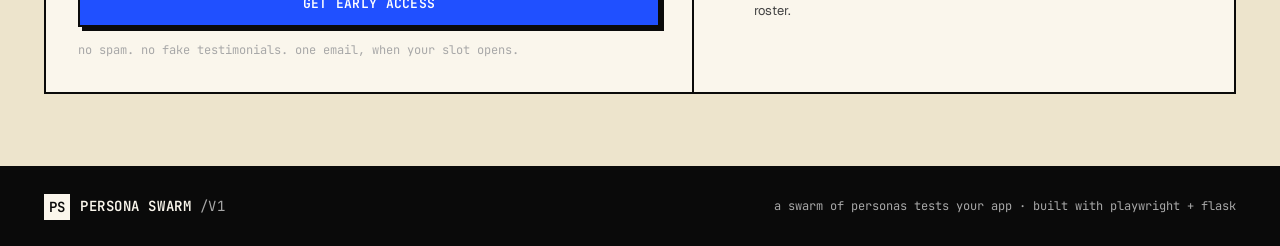
==== commit 80ed67b2: "Add static auditor, expand to 18 personas, redesign UI, ship strategy docs Swarm capabilities - New " ====
--- a/web/index.html
+++ b/web/index.html
@@ -3,12 +3,12 @@
 <head>
   <meta charset="UTF-8" />
   <meta name="viewport" content="width=device-width, initial-scale=1.0" />
-  <title>Persona Swarm — a swarm of personas tests your app</title>
-  <meta name="description" content="Drop a URL and a goal. Eight distinct user personas each try to accomplish it in their own browser. Get every dead end, blocker, and confusing flow real people hit." />
-  <link rel="icon" href="data:image/svg+xml,<svg xmlns='http://www.w3.org/2000/svg' viewBox='0 0 100 100'><text y='.9em' font-size='90'>🐝</text></svg>" />
+  <title>Persona Swarm — eight humans walk into your app</title>
+  <meta name="description" content="Drop a URL and a goal. Eight distinct user personas each try to accomplish it in their own browser. You get every dead end, blocker, and confusing flow real people hit — ranked by what to fix first." />
+  <link rel="icon" href="data:image/svg+xml,<svg xmlns='http://www.w3.org/2000/svg' viewBox='0 0 100 100'><rect width='100' height='100' fill='%230a0a0a'/><text x='50' y='65' text-anchor='middle' font-size='52' fill='%23fff' font-family='monospace' font-weight='700'>PS</text></svg>" />
   <link rel="preconnect" href="https://fonts.googleapis.com" />
   <link rel="preconnect" href="https://fonts.gstatic.com" crossorigin />
-  <link href="https://fonts.googleapis.com/css2?family=Inter:wght@400;500;600;700&family=JetBrains+Mono:wght@400;500;600&family=Instrument+Serif:ital@0;1&display=swap" rel="stylesheet" />
+  <link href="https://fonts.googleapis.com/css2?family=Geist:wght@400;500;600;700&family=JetBrains+Mono:wght@400;500;600&family=Instrument+Serif:ital@0;1&display=swap" rel="stylesheet" />
   <link rel="stylesheet" href="styles.css" />
 </head>
 <body>
@@ -17,104 +17,128 @@
   <header class="nav" id="nav">
     <div class="container nav-inner">
       <a class="brand" href="#top">
-        <span class="brand-mark">🐝</span>
+        <span class="brand-mark">PS</span>
         <span class="brand-name">Persona&nbsp;Swarm</span>
       </a>
       <nav class="nav-links">
-        <a href="#problem">Why</a>
-        <a href="#how">How it works</a>
-        <a href="#personas">Personas</a>
-        <a href="#report">The report</a>
+        <a href="#how">how it works</a>
+        <a href="#setup">setup</a>
+        <a href="#personas">the eight</a>
+        <a href="#questions">questions</a>
       </nav>
-      <a class="btn btn-primary btn-sm" href="run.html">Launch a swarm</a>
+      <a class="btn btn-primary btn-sm" href="#early">get early access</a>
     </div>
   </header>
 
   <main id="top">
 
-    <!-- ===== HERO ===== -->
+    <!-- ===== HERO BENTO ===== -->
     <section class="hero">
       <div class="container">
-        <div class="eyebrow reveal">Autonomous usability testing</div>
-        <h1 class="hero-title reveal">
-          A swarm of <em>personas</em><br />tests your app
-        </h1>
-        <p class="hero-sub reveal">
-          Drop a URL and a goal. Eight distinct user personas — each in its own
-          browser, each reasoning differently — try to accomplish it. Get every
-          dead end, blocker, and confusing flow real people hit.
-        </p>
-        <div class="hero-cta reveal">
-          <a class="btn btn-primary" href="run.html">Launch a swarm</a>
-          <a class="btn btn-ghost" href="#how">See how it works</a>
+        <div class="bento">
+
+          <div class="cell-headline reveal">
+            <span class="eyebrow">autonomous usability testing</span>
+            <h1 class="hero-title">
+              Eight humans<br />
+              walk into <em>your app.</em><br />
+              <span class="hl">None of them are you.</span>
+            </h1>
+            <p class="hero-sub">
+              Drop a URL and a goal. Eight distinct personas — each in its own
+              browser, each reasoning differently — try to accomplish it. Five
+              minutes later you have every dead end, blocker, and confusing flow
+              real people hit, ranked by what to fix first.
+            </p>
+            <div class="hero-cta">
+              <a class="btn btn-primary" href="run.html">launch a swarm →</a>
+              <a class="btn btn-ghost" href="#how">see how it works</a>
+            </div>
+          </div>
+
+          <div class="cell-console reveal" id="console">
+            <div class="console">
+              <div class="console-bar">
+                <span class="cdot"></span><span class="cdot"></span><span class="cdot"></span>
+                <span class="console-title">swarm.live</span>
+              </div>
+              <div class="console-body">
+                <div class="console-cmd">
+                  <span class="prompt">$</span> swarm run
+                  <span class="arg">--url</span> shop.example.com
+                  <span class="arg">--goal</span> "buy a product"
+                </div>
+                <div class="console-rows" id="console-rows"><!-- JS --></div>
+                <div class="console-foot" id="console-foot"></div>
+              </div>
+            </div>
+          </div>
+
+          <div class="cell-stats reveal" id="statband">
+            <div class="statband">
+              <div class="stat">
+                <div class="stat-num" data-count="8">0</div>
+                <div class="stat-label">personas / run</div>
+              </div>
+              <div class="stat">
+                <div class="stat-num" data-count="1">0</div>
+                <div class="stat-label">browser each</div>
+              </div>
+              <div class="stat">
+                <div class="stat-num" data-count="5" data-prefix="~" data-suffix=" min">0</div>
+                <div class="stat-label">to a full report</div>
+              </div>
+              <div class="stat">
+                <div class="stat-num" data-count="0">0</div>
+                <div class="stat-label">test scripts to write</div>
+              </div>
+            </div>
+          </div>
+
         </div>
-        <div class="hero-stats reveal">
-          <span><b>8</b> distinct personas</span>
-          <span class="dot">·</span>
-          <span><b>parallel</b> browsers</span>
-          <span class="dot">·</span>
-          <span><b>regression</b> tracking</span>
-        </div>
-
-        <!-- live swarm console -->
-        <div class="console reveal" id="console">
-          <div class="console-bar">
-            <span class="cdot"></span><span class="cdot"></span><span class="cdot"></span>
-            <span class="console-title">persona-swarm — run</span>
-          </div>
-          <div class="console-body">
-            <div class="console-cmd">
-              <span class="prompt">$</span> swarm run
-              <span class="arg">--url</span> shop.example.com
-              <span class="arg">--goal</span> "buy a product"
-            </div>
-            <div class="console-rows" id="console-rows"><!-- rendered by JS --></div>
-            <div class="console-foot" id="console-foot"></div>
-          </div>
-        </div>
       </div>
     </section>
 
     <!-- ===== PROBLEM ===== -->
-    <section class="section" id="problem">
-      <div class="container">
-        <div class="kicker reveal">The problem</div>
+    <section class="section section-tint" id="problem">
+      <div class="container">
+        <div class="kicker reveal">01 / the problem</div>
         <h2 class="section-title reveal">
-          One test bot finds <em>one kind</em> of bug.
+          One bot finds <em>one kind</em> of bug.
         </h2>
         <p class="section-lead reveal">
           A scripted happy-path test only ever fails the way it was written to.
-          But your users aren't one person — they're impatient, cautious,
-          on a phone, using a screen reader, distrustful, distracted.
-          Each one gets stuck somewhere different, and a single bot never sees it.
+          Your users aren't one person — they're impatient, cautious, on a phone,
+          using a screen reader, distrustful, distracted. Each one gets stuck
+          somewhere different, and a single bot never sees it.
         </p>
-        <div class="contrast reveal">
-          <div class="contrast-col bad">
-            <div class="contrast-h">One bot</div>
+        <div class="contrast" data-stagger>
+          <div class="contrast-col bad reveal">
+            <div class="contrast-h">one bot</div>
             <ul>
-              <li>Follows the path it was scripted for</li>
-              <li>Reports the bug it was told to look for</li>
-              <li>Never feels friction — it has no patience to lose</li>
+              <li>follows the path it was scripted for</li>
+              <li>reports the bug it was told to look for</li>
+              <li>never feels friction — it has no patience to lose</li>
             </ul>
           </div>
-          <div class="contrast-col good">
-            <div class="contrast-h">A persona swarm</div>
+          <div class="contrast-col good reveal">
+            <div class="contrast-h">a persona swarm</div>
             <ul>
-              <li>Eight users reason and behave differently</li>
-              <li>Each abandons, hesitates, and rage-clicks on its own</li>
-              <li>Divergent coverage one bot could never produce</li>
+              <li>eight users reason and behave differently</li>
+              <li>each abandons, hesitates, and rage-clicks on its own</li>
+              <li>divergent coverage one bot could never produce</li>
             </ul>
           </div>
         </div>
       </div>
     </section>
 
-    <!-- ===== HOW IT WORKS ===== -->
+    <!-- ===== HOW IT WORKS — bento ===== -->
     <section class="section" id="how">
       <div class="container">
-        <div class="kicker reveal">How it works</div>
-        <h2 class="section-title reveal">From a URL to a verdict in five steps.</h2>
-        <ol class="steps">
+        <div class="kicker reveal">02 / pipeline</div>
+        <h2 class="section-title reveal">From a URL to a verdict in <em>five steps.</em></h2>
+        <ol class="steps" data-stagger>
           <li class="step reveal">
             <span class="step-no">01</span>
             <h3>Map the site</h3>
@@ -128,44 +152,106 @@
           <li class="step reveal">
             <span class="step-no">03</span>
             <h3>Navigate in character</h3>
-            <p>Every agent perceives the live page and decides its next move <em>as that persona</em>, logging friction the way that user would feel it.</p>
+            <p>Every agent perceives the live page and decides its next move <em>as that persona</em>, logging friction.</p>
           </li>
           <li class="step reveal">
             <span class="step-no">04</span>
             <h3>Judge the runs</h3>
-            <p>An independent judge scores each persona, finds blockers that hit several of them, and ranks the fixes.</p>
+            <p>An independent judge scores each persona, finds shared blockers, and ranks the fixes.</p>
           </li>
           <li class="step reveal">
             <span class="step-no">05</span>
             <h3>Diff for regressions</h3>
-            <p>Every run is remembered. Re-run later and the swarm flags any persona that went from success to failure.</p>
+            <p>Every run is remembered. Re-run later — the swarm flags any persona that went from success to failure since last time.</p>
           </li>
         </ol>
       </div>
     </section>
 
+    <!-- ===== SETUP ===== -->
+    <section class="section section-tint" id="setup">
+      <div class="container">
+        <div class="kicker reveal">03 / setup</div>
+        <h2 class="section-title reveal">
+          What you tell the swarm <em>before you launch.</em>
+        </h2>
+        <p class="section-lead reveal">
+          Plain English. No test scripts, no selectors, no YAML — the same brief
+          you'd write a human tester in a Slack DM.
+        </p>
+
+        <div class="setup-wrap reveal">
+          <div class="setup-panel" id="setup-panel">
+            <div class="setup-row">
+              <div class="setup-label">Target<span>any reachable URL</span></div>
+              <div class="setup-url">
+                <span class="setup-scheme">https://</span>
+                <span class="setup-typed" id="demo-url"></span><span class="setup-caret" id="caret-url"></span>
+                <span class="setup-tag" id="demo-tag">reachable</span>
+              </div>
+            </div>
+            <div class="setup-row">
+              <div class="setup-label">The swarm<span>who tries your goal</span></div>
+              <div class="setup-personas" id="demo-personas"><!-- JS --></div>
+            </div>
+            <div class="setup-row">
+              <div class="setup-label">Goal<span>plain English · what a user should be able to do</span></div>
+              <div class="setup-goal">
+                <span class="setup-typed" id="demo-goal"></span><span class="setup-caret" id="caret-goal"></span>
+              </div>
+            </div>
+            <div class="setup-launch">
+              <span class="setup-hint">runs in ~5 min · one browser per persona</span>
+              <a class="btn btn-primary" href="run.html" id="setup-btn">launch the swarm</a>
+            </div>
+          </div>
+
+          <aside class="presets">
+            <div class="presets-h">start from a preset</div>
+            <button class="preset reveal" type="button"
+                    data-url="app.example.io" data-goal="Sign up for an account and reach the dashboard.">
+              <div class="preset-name">signup gauntlet</div>
+              <p>Every persona tries to get from the landing page to a logged-in dashboard.</p>
+            </button>
+            <button class="preset reveal" type="button"
+                    data-url="shop.example.com" data-goal="Add a product to the cart and complete checkout.">
+              <div class="preset-name">checkout run</div>
+              <p>Pricing, trust signals, and the last-step friction that loses the sale.</p>
+            </button>
+            <button class="preset reveal" type="button"
+                    data-url="example.com" data-goal="Land on the homepage and figure out what this product does.">
+              <div class="preset-name">first impression</div>
+              <p>Can a stranger tell what you do and what to do next, in ten seconds?</p>
+            </button>
+            <div class="presets-foot">presets are starting points — click one to load it.</div>
+          </aside>
+        </div>
+      </div>
+    </section>
+
     <!-- ===== PERSONAS ===== -->
     <section class="section" id="personas">
       <div class="container">
-        <div class="kicker reveal">The swarm</div>
-        <h2 class="section-title reveal">Meet the <em>personas</em>.</h2>
+        <div class="kicker reveal">04 / the eight</div>
+        <h2 class="section-title reveal">Meet the <em>swarm.</em></h2>
         <p class="section-lead reveal">
           Each persona is a different person — different patience, different
-          viewport, different idea of what counts as broken.
+          viewport, different idea of what counts as broken. Each one fails on
+          its own terms.
         </p>
-        <div class="persona-grid" id="persona-grid"><!-- rendered by JS --></div>
+        <div class="persona-grid" id="persona-grid" data-stagger><!-- JS --></div>
       </div>
     </section>
 
     <!-- ===== REPORT ===== -->
-    <section class="section" id="report">
-      <div class="container">
-        <div class="kicker reveal">The report</div>
-        <h2 class="section-title reveal">A verdict, not a wall of logs.</h2>
+    <section class="section section-tint" id="report">
+      <div class="container">
+        <div class="kicker reveal">05 / output</div>
+        <h2 class="section-title reveal">A verdict, not <em>a wall of logs.</em></h2>
         <div class="report-card reveal">
           <div class="report-head">
             <div>
-              <div class="report-goal">Goal — “Buy a product”</div>
+              <div class="report-goal">"Buy a product"</div>
               <div class="report-url">shop.example.com</div>
             </div>
             <div class="score-ring" id="score-ring">
@@ -179,49 +265,238 @@
           </div>
           <div class="report-cols">
             <div class="report-block">
-              <div class="report-block-h">Shared blockers</div>
+              <div class="report-block-h">shared blockers</div>
               <ul class="blocker-list">
                 <li><span class="sev sev-blocker"></span>Shipping cost only shown on the final step</li>
-                <li><span class="sev sev-blocker"></span>“Checkout” button is a 16px tap target on mobile</li>
+                <li><span class="sev sev-blocker"></span>"Checkout" button is a 16px tap target on mobile</li>
                 <li><span class="sev sev-major"></span>Forced account creation before the cart is visible</li>
               </ul>
             </div>
             <div class="report-block">
-              <div class="report-block-h">Persona verdicts</div>
-              <ul class="verdict-list" id="verdict-list"><!-- rendered by JS --></ul>
+              <div class="report-block-h">persona verdicts</div>
+              <ul class="verdict-list" id="verdict-list"><!-- JS --></ul>
             </div>
           </div>
           <div class="report-foot">
-            <span class="regress-tag">▲ Regression</span>
+            <span class="regress-tag">▲ regression</span>
             Skeptical Shopper went <b>success → failure</b> since the last run.
           </div>
         </div>
       </div>
     </section>
 
-    <!-- ===== RUN / CTA ===== -->
-    <section class="section section-cta" id="run">
-      <div class="container">
-        <h2 class="cta-title reveal">Stop guessing how users <em>fail</em>.</h2>
+    <!-- ===== FAQ ===== -->
+    <section class="section" id="questions">
+      <div class="container">
+        <div class="kicker reveal">06 / honest questions</div>
+        <h2 class="section-title reveal">
+          What people ask <em>before pasting a URL.</em>
+        </h2>
+        <div class="faq" id="faq" data-stagger>
+
+          <div class="faq-item reveal">
+            <button class="faq-q" type="button" aria-expanded="false">
+              <span>Is the swarm real, or is the dashboard just a mockup?</span>
+              <span class="faq-icon" aria-hidden="true"></span>
+            </button>
+            <div class="faq-a"><p>
+              Real. Each persona is an LLM driving its own headless Chromium
+              browser through Playwright. Every persona has a distinct system
+              prompt — its patience, its viewport, the things that frustrate it —
+              and it genuinely perceives the live page and clicks through your app.
+              The console on this page is a scripted demo; a real run drives real browsers.
+            </p></div>
+          </div>
+
+          <div class="faq-item reveal">
+            <button class="faq-q" type="button" aria-expanded="false">
+              <span>Does anything I type leave my browser?</span>
+              <span class="faq-icon" aria-hidden="true"></span>
+            </button>
+            <div class="faq-a"><p>
+              Persona Swarm runs locally — there is no Persona Swarm cloud. The
+              target URL, your goal, and your API key go only to the server you
+              run yourself (<code>server.py</code>). Your key is held in memory
+              for the run and never written to disk. Reports are saved to your
+              own <code>reports/</code> folder.
+            </p></div>
+          </div>
+
+          <div class="faq-item reveal">
+            <button class="faq-q" type="button" aria-expanded="false">
+              <span>Do I need an API key?</span>
+              <span class="faq-icon" aria-hidden="true"></span>
+            </button>
+            <div class="faq-a"><p>
+              Yes. The personas need an LLM to reason and act, so you bring an
+              Anthropic or OpenAI key. The run calls your provider directly —
+              you pay them for the tokens, and there's nothing to pay us.
+            </p></div>
+          </div>
+
+          <div class="faq-item reveal">
+            <button class="faq-q" type="button" aria-expanded="false">
+              <span>How is this different from Playwright tests I already write?</span>
+              <span class="faq-icon" aria-hidden="true"></span>
+            </button>
+            <div class="faq-a"><p>
+              A Playwright test confirms the path you scripted still works.
+              Persona Swarm finds the paths you never scripted. The personas
+              wander off the happy path on purpose — an impatient power user, a
+              screen-reader user, a skeptical shopper — and each one gets stuck
+              somewhere your test suite has no reason to look.
+            </p></div>
+          </div>
+
+          <div class="faq-item reveal">
+            <button class="faq-q" type="button" aria-expanded="false">
+              <span>What does it actually do to my site?</span>
+              <span class="faq-icon" aria-hidden="true"></span>
+            </button>
+            <div class="faq-a"><p>
+              It reads, scrolls, types, and clicks — the run is exploratory. The
+              personas are looking for friction, not trying to fire destructive
+              actions. If your goal touches anything irreversible, point the swarm
+              at a staging URL and re-run against production once it's clean.
+            </p></div>
+          </div>
+
+          <div class="faq-item reveal">
+            <button class="faq-q" type="button" aria-expanded="false">
+              <span>Will it work on a vibe-coded app — something I built with Claude Code or Cursor?</span>
+              <span class="faq-icon" aria-hidden="true"></span>
+            </button>
+            <div class="faq-a"><p>
+              Yes — that's a primary use case. The report names each friction
+              point, the persona who hit it, and ranks the fixes by priority, so
+              you can hand a clear, prioritized list straight to the LLM writing
+              your code.
+            </p></div>
+          </div>
+
+          <div class="faq-item reveal">
+            <button class="faq-q" type="button" aria-expanded="false">
+              <span>What does the swarm actually catch beyond "the user got stuck"?</span>
+              <span class="faq-icon" aria-hidden="true"></span>
+            </button>
+            <div class="faq-a"><p>
+              On top of the persona UX runs, every swarm also runs a static
+              technical audit of the mapped site. It catches:
+              <strong>broken links</strong> (HEAD-tested),
+              <strong>SEO &amp; meta gaps</strong> (missing title, description,
+              h1, canonical, Open Graph),
+              <strong>accessibility</strong> (images without alt, form inputs
+              without labels),
+              <strong>copywriting bugs</strong> (lorem ipsum live in prod,
+              <code>TODO</code> / <code>TBD</code> placeholders, vague
+              "click here" link text),
+              <strong>UI edges</strong> (tap targets under 32×32px),
+              <strong>mixed content</strong> (http resources on https pages),
+              and <strong>auth softlock signals</strong> (login forms with no
+              visible error region). Audit findings get merged with persona
+              findings into one ranked fix list.
+            </p></div>
+          </div>
+
+          <div class="faq-item reveal">
+            <button class="faq-q" type="button" aria-expanded="false">
+              <span>How long does a run take?</span>
+              <span class="faq-icon" aria-hidden="true"></span>
+            </button>
+            <div class="faq-a"><p>
+              A few minutes. The site is mapped once, then up to eight persona
+              browsers run in parallel. More personas, more steps, and more pages
+              cost more time and more tokens — all of which you control in Setup.
+            </p></div>
+          </div>
+
+          <div class="faq-item reveal">
+            <button class="faq-q" type="button" aria-expanded="false">
+              <span>Can it catch regressions?</span>
+              <span class="faq-icon" aria-hidden="true"></span>
+            </button>
+            <div class="faq-a"><p>
+              Yes. Every run is saved, keyed to its URL and goal. Re-run later and
+              the swarm diffs against the previous run — a persona that slipped
+              from success to failure, a new blocker, a dropped health score — and
+              flags it at the top of the report.
+            </p></div>
+          </div>
+
+        </div>
+      </div>
+    </section>
+
+    <!-- ===== EARLY ACCESS ===== -->
+    <section class="section section-early" id="early">
+      <div class="container">
+        <div class="kicker reveal">07 / early access</div>
+        <h2 class="section-title reveal">It's early. We're shipping <em>in stages.</em></h2>
         <p class="section-lead reveal">
-          Persona Swarm runs in your browser and locally. Drop in a URL, pick
-          your personas, and watch the swarm go.
+          Persona Swarm runs today — locally, open, yours to clone. Tell us who
+          you are and we'll bring you into the hosted beta as the next stages open up.
         </p>
-        <div class="run-block reveal">
-          <div class="console-bar">
-            <span class="cdot"></span><span class="cdot"></span><span class="cdot"></span>
-            <span class="console-title">getting started</span>
-          </div>
-          <pre class="run-code"><span class="c-cmt"># install</span>
-pip install -r requirements.txt
-playwright install chromium
-
-<span class="c-cmt"># launch the web app</span>
-python server.py</pre>
-        </div>
-        <div class="hero-cta reveal">
-          <a class="btn btn-primary" href="run.html">Launch a swarm</a>
-          <a class="btn btn-ghost" href="https://github.com" target="_blank" rel="noopener">View the code</a>
+
+        <div class="early-grid reveal">
+          <div class="early-form-wrap">
+            <form class="ea-form" id="ea-form" novalidate>
+              <div class="ea-field">
+                <label for="ea-email">email</label>
+                <input id="ea-email" type="email" placeholder="you@company.com" required />
+              </div>
+              <div class="ea-field">
+                <label for="ea-role">what do you build?</label>
+                <select id="ea-role">
+                  <option value="">pick one — optional</option>
+                  <option>Solo founder / indie hacker</option>
+                  <option>Frontend / web engineer</option>
+                  <option>Designer</option>
+                  <option>QA / test engineer</option>
+                  <option>Product manager</option>
+                  <option>Something else</option>
+                </select>
+              </div>
+              <button type="submit" class="btn btn-primary ea-submit" id="ea-submit">
+                get early access
+              </button>
+              <p class="ea-note" id="ea-note">
+                no spam. no fake testimonials. one email, when your slot opens.
+              </p>
+            </form>
+            <div class="ea-success" id="ea-success" hidden>
+              <div class="ea-success-mark">✓</div>
+              <div class="ea-success-h">you're on the list.</div>
+              <p>We'll email you the moment the next stage opens. In the meantime,
+                 the swarm already runs locally — <a href="run.html">launch one now</a>.</p>
+            </div>
+          </div>
+
+          <div class="roadmap" data-stagger>
+            <div class="road road-done reveal">
+              <div class="road-side"><span class="road-dot"></span><span class="road-line"></span></div>
+              <div class="road-body">
+                <div class="road-stage">shipped</div>
+                <p>Eight personas, parallel isolated browsers, the independent AI
+                   judge, and run-over-run regression diffs.</p>
+              </div>
+            </div>
+            <div class="road road-now reveal">
+              <div class="road-side"><span class="road-dot"></span><span class="road-line"></span></div>
+              <div class="road-body">
+                <div class="road-stage">now</div>
+                <p>The in-browser run dashboard — a live persona console and the
+                   full report, no Streamlit needed.</p>
+              </div>
+            </div>
+            <div class="road road-next reveal">
+              <div class="road-side"><span class="road-dot"></span></div>
+              <div class="road-body">
+                <div class="road-stage">next</div>
+                <p>Scheduled runs, shareable report links, a CI check, and a
+                   bigger persona roster.</p>
+              </div>
+            </div>
+          </div>
         </div>
       </div>
     </section>
@@ -231,10 +506,10 @@
   <footer class="footer">
     <div class="container footer-inner">
       <div class="brand">
-        <span class="brand-mark">🐝</span>
+        <span class="brand-mark">PS</span>
         <span class="brand-name">Persona Swarm</span>
       </div>
-      <p class="footer-note">A swarm of personas tests your app. Built with Playwright + Streamlit.</p>
+      <p class="footer-note">a swarm of personas tests your app · built with playwright + flask</p>
     </div>
   </footer>
 
--- a/web/styles.css
+++ b/web/styles.css
@@ -1,36 +1,49 @@
 /* ============================================================
-   Persona Swarm — showcase site
-   Visual system mirrors gauntlet.to: near-black ground,
-   mint-green accent, Inter / JetBrains Mono / Instrument Serif.
+   Persona Swarm — brutalist bento system
+   White ground, near-black ink, one electric-blue accent.
+   Hairline borders are thick and black; corners are sharp.
    ============================================================ */
 
 :root {
-  --bg:            #08090b;
-  --bg-1:          #0c0e12;
-  --bg-card:       #11141a;
-  --accent:        #7cffb2;
-  --accent-dim:    #54e394;
-  --accent-bg:     rgba(124, 255, 178, .08);
-  --accent-bg-str: rgba(124, 255, 178, .16);
-  --accent-border: rgba(124, 255, 178, .32);
-  --border-soft:   rgba(255, 255, 255, .06);
-  --border:        rgba(255, 255, 255, .10);
-  --border-strong: rgba(255, 255, 255, .18);
-  --text:          #e8eaed;
-  --text-mid:      #a4a9b3;
-  --text-dim:      #6b7280;
-  --text-faint:    rgba(68, 72, 80, .35);
-  --error:         #ff7a7a;
-  --improve:       #7ab8ff;
-  --warn:          #f5c46b;
-  --good:          #7cffb2;
-
-  --font-display: "Instrument Serif", Georgia, serif;
+  --bg:            #faf6ec;   /* warm paper — off-white with personality */
+  --bg-tint:       #ede4cc;   /* deeper cream for alternating sections */
+  --bg-sticker:    #fffdf6;   /* near-white for the report card pop */
+  --ink:           #0a0a0a;
+  --ink-mid:       #444444;
+  --ink-dim:       #6b6b6b;
+  --ink-faint:     #a8a8a8;
+  --line:          #0a0a0a;
+  --line-soft:     #e3e1da;
+
+  --accent:        #2050ff;
+  --accent-deep:   #0029cc;
+  --accent-bg:     #e6ecff;
+
+  --good:          #00a86b;
+  --good-bg:       #d6f5e6;
+  --warn:          #d97706;
+  --warn-bg:       #fff0d4;
+  --error:         #d93030;
+  --error-bg:      #ffe1e1;
+
+  /* persona swatches */
+  --p1: #ff5b3a; /* impatient power */
+  --p2: #ffd23f; /* cautious */
+  --p3: #6dd3a3; /* screen reader */
+  --p4: #2050ff; /* mobile */
+  --p5: #b76bff; /* skeptical */
+  --p6: #ff8fcd; /* distracted */
+  --p7: #00c2c7; /* non-native */
+  --p8: #ff3a82; /* rage clicker */
+
+  --font-display: "Geist", "Inter", system-ui, -apple-system, "Segoe UI", sans-serif;
+  --font-sans:    "Geist", "Inter", system-ui, -apple-system, "Segoe UI", sans-serif;
   --font-mono:    "JetBrains Mono", "SF Mono", Menlo, Consolas, monospace;
-  --font-sans:    "Inter", system-ui, -apple-system, "Segoe UI", sans-serif;
-
-  --r-sm: 4px;  --r-md: 8px;  --r-lg: 12px;  --r-xl: 16px;
-  --container: 1180px;
+  --font-serif:   "Instrument Serif", Georgia, serif;
+
+  --bw: 1.5px;
+  --bw-thick: 2px;
+  --container: 1240px;
   --ease: cubic-bezier(.2, .7, .2, 1);
 }
 
@@ -41,46 +54,30 @@
 body {
   font-family: var(--font-sans);
   background: var(--bg);
-  color: var(--text);
+  color: var(--ink);
   font-size: 15px;
-  line-height: 1.6;
+  line-height: 1.55;
   -webkit-font-smoothing: antialiased;
   overflow-x: hidden;
-}
-
-/* ambient glow behind the page */
-body::before {
-  content: "";
-  position: fixed;
-  top: -20%;
-  left: 50%;
-  width: 900px; height: 600px;
-  transform: translateX(-50%);
-  background: radial-gradient(ellipse, rgba(124, 255, 178, .10), transparent 70%);
-  pointer-events: none;
-  z-index: 0;
+  /* faint dot grid behind the page */
+  background-image:
+    radial-gradient(circle, rgba(10,10,10,.05) 1px, transparent 1px);
+  background-size: 22px 22px;
+  background-position: 0 0;
 }
 
 .container {
   width: 100%;
   max-width: var(--container);
   margin: 0 auto;
-  padding: 0 28px;
+  padding: 0 24px;
   position: relative;
-  z-index: 1;
 }
 
 em { font-style: normal; }
-
-/* ---- typographic accents ---- */
-.hero-title em,
-.section-title em,
-.cta-title em {
-  font-family: var(--font-display);
-  font-style: italic;
-  font-weight: 400;
-  color: var(--accent);
-}
+.italic { font-family: var(--font-serif); font-style: italic; font-weight: 400; }
+
+::selection { background: var(--accent); color: #fff; }
 
 /* ============================================================
    NAV
@@ -89,41 +86,67 @@
   position: sticky;
   top: 0;
   z-index: 50;
-  border-bottom: 1px solid transparent;
-  background: rgba(8, 9, 11, 0);
-  transition: background .3s var(--ease), border-color .3s var(--ease);
-}
-.nav.scrolled {
-  background: rgba(8, 9, 11, .82);
-  backdrop-filter: blur(12px);
-  border-bottom: 1px solid var(--border-soft);
-}
+  background: var(--bg);
+  border-bottom: var(--bw-thick) solid transparent;
+  transition: border-color .25s var(--ease);
+}
+.nav.scrolled { border-bottom-color: var(--ink); }
+
 .nav-inner {
   display: flex;
   align-items: center;
   justify-content: space-between;
+  gap: 24px;
   height: 64px;
 }
+
 .brand {
-  display: flex;
-  align-items: center;
-  gap: 9px;
+  display: inline-flex;
+  align-items: center;
+  gap: 10px;
   text-decoration: none;
-  color: var(--text);
-}
-.brand-mark { font-size: 19px; }
-.brand-name { font-weight: 600; letter-spacing: -.01em; font-size: 15px; }
+  color: var(--ink);
+  font-family: var(--font-mono);
+  font-weight: 600;
+  font-size: 14px;
+  letter-spacing: -0.01em;
+}
+.brand-mark {
+  display: inline-flex;
+  align-items: center;
+  justify-content: center;
+  width: 26px; height: 26px;
+  background: var(--ink);
+  color: var(--bg);
+  border: var(--bw) solid var(--ink);
+  font-size: 14px;
+  line-height: 1;
+}
+.brand-name { text-transform: uppercase; letter-spacing: 0.04em; }
+.brand-name::after {
+  content: " /v1";
+  color: var(--ink-faint);
+  font-weight: 400;
+}
+
 .nav-links {
   display: flex;
-  gap: 30px;
+  align-items: center;
+  gap: 4px;
 }
 .nav-links a {
-  color: var(--text-mid);
   text-decoration: none;
-  font-size: 14px;
-  transition: color .15s var(--ease);
-}
-.nav-links a:hover { color: var(--text); }
+  color: var(--ink-mid);
+  font-size: 13px;
+  font-family: var(--font-mono);
+  padding: 8px 12px;
+  border: var(--bw) solid transparent;
+  transition: border-color .15s var(--ease), color .15s var(--ease);
+}
+.nav-links a:hover {
+  color: var(--ink);
+  border-color: var(--ink);
+}
 
 /* ============================================================
    BUTTONS
@@ -132,855 +155,1739 @@
   display: inline-flex;
   align-items: center;
   justify-content: center;
-  font-family: var(--font-sans);
-  font-size: 14px;
+  gap: 8px;
+  padding: 13px 22px;
+  font-family: var(--font-mono);
+  font-size: 13px;
   font-weight: 600;
+  letter-spacing: 0.02em;
+  text-transform: uppercase;
   text-decoration: none;
-  padding: 11px 20px;
-  border-radius: var(--r-md);
-  border: 1px solid transparent;
+  border: var(--bw-thick) solid var(--ink);
+  background: var(--bg);
+  color: var(--ink);
   cursor: pointer;
-  transition: transform .12s var(--ease), background .15s var(--ease),
-              border-color .15s var(--ease);
-}
-.btn-sm { padding: 8px 15px; font-size: 13px; }
+  transition: transform .12s var(--ease),
+              box-shadow .12s var(--ease),
+              background .15s var(--ease),
+              color .15s var(--ease);
+  box-shadow: 4px 4px 0 var(--ink);
+  position: relative;
+}
+.btn:hover { transform: translate(-2px, -2px); box-shadow: 6px 6px 0 var(--ink); }
+.btn:active { transform: translate(2px, 2px); box-shadow: 0 0 0 var(--ink); }
+
 .btn-primary {
   background: var(--accent);
-  color: #06210f;
-}
-.btn-primary:hover { background: #92ffc1; transform: translateY(-1px); }
+  color: #fff;
+  border-color: var(--ink);
+}
+.btn-primary:hover { background: var(--accent-deep); }
+
 .btn-ghost {
-  background: transparent;
-  color: var(--text);
-  border-color: var(--border-strong);
-}
-.btn-ghost:hover { border-color: var(--accent-border); }
+  background: var(--bg);
+  color: var(--ink);
+  box-shadow: 4px 4px 0 var(--ink);
+}
+
+.btn-sm {
+  padding: 9px 14px;
+  font-size: 11px;
+  box-shadow: 3px 3px 0 var(--ink);
+}
+.btn-sm:hover { transform: translate(-1.5px, -1.5px); box-shadow: 4.5px 4.5px 0 var(--ink); }
 
 /* ============================================================
-   HERO
+   HERO — bento grid
    ============================================================ */
 .hero {
-  padding: 96px 0 80px;
-  text-align: center;
-}
-.eyebrow {
+  padding: 28px 0 64px;
+}
+
+.bento {
+  display: grid;
+  grid-template-columns: 1.4fr 1fr;
+  grid-template-rows: auto auto auto;
+  gap: 0;
+  border: var(--bw-thick) solid var(--ink);
+  background: var(--bg);
+}
+.bento > * {
+  border-right: var(--bw-thick) solid var(--ink);
+  border-bottom: var(--bw-thick) solid var(--ink);
+  padding: 26px 28px;
+  position: relative;
+  background: var(--bg);
+}
+.bento > *:nth-child(2n) { border-right: 0; }
+.bento > *:nth-last-child(-n+2) { border-bottom: 0; }
+
+/* cell roles */
+.cell-headline {
+  background: var(--bg);
+  padding: 36px 32px 32px;
+}
+.cell-headline .eyebrow {
   display: inline-block;
   font-family: var(--font-mono);
   font-size: 11px;
-  letter-spacing: .16em;
-  text-transform: uppercase;
+  text-transform: uppercase;
+  letter-spacing: 0.12em;
   color: var(--accent);
-  background: var(--accent-bg);
-  border: 1px solid var(--accent-border);
-  padding: 6px 13px;
-  border-radius: 999px;
-  margin-bottom: 26px;
+  padding: 4px 8px;
+  border: var(--bw) solid var(--accent);
+  margin-bottom: 18px;
 }
 .hero-title {
-  font-size: clamp(2.6rem, 6.4vw, 4.7rem);
-  line-height: 1.04;
-  font-weight: 700;
-  letter-spacing: -.035em;
+  font-family: var(--font-display);
+  font-size: clamp(2.4rem, 5.6vw, 4.5rem);
+  font-weight: 700;
+  line-height: 0.98;
+  letter-spacing: -0.035em;
+  color: var(--ink);
+}
+.hero-title em {
+  font-family: var(--font-serif);
+  font-style: italic;
+  font-weight: 400;
+}
+.hero-title .hl {
+  background: var(--accent);
+  color: #fff;
+  padding: 0 8px;
+  margin: 0 -2px;
 }
 .hero-sub {
-  max-width: 620px;
-  margin: 24px auto 0;
-  color: var(--text-mid);
-  font-size: 17px;
+  margin-top: 18px;
+  font-size: 16px;
+  line-height: 1.55;
+  max-width: 52ch;
+  color: var(--ink-mid);
 }
 .hero-cta {
   display: flex;
-  gap: 12px;
-  justify-content: center;
-  margin-top: 32px;
-}
-.hero-stats {
-  display: flex;
   gap: 14px;
-  justify-content: center;
-  align-items: center;
-  margin-top: 30px;
+  margin-top: 26px;
+  flex-wrap: wrap;
+}
+
+/* live console cell */
+.cell-console { padding: 0; }
+.console {
+  display: flex;
+  flex-direction: column;
+  height: 100%;
+  font-family: var(--font-mono);
   font-size: 13px;
-  color: var(--text-dim);
-}
-.hero-stats b { color: var(--text-mid); font-weight: 600; }
-.hero-stats .dot { color: var(--text-faint); }
-
-/* ---- live swarm console ---- */
-.console {
-  max-width: 720px;
-  margin: 60px auto 0;
-  text-align: left;
-  background: var(--bg-card);
-  border: 1px solid var(--border);
-  border-radius: var(--r-lg);
-  overflow: hidden;
-  box-shadow: 0 30px 80px -30px rgba(0, 0, 0, .8);
 }
 .console-bar {
   display: flex;
   align-items: center;
-  gap: 7px;
-  padding: 11px 14px;
-  background: var(--bg-1);
-  border-bottom: 1px solid var(--border-soft);
+  gap: 8px;
+  padding: 10px 16px;
+  border-bottom: var(--bw) solid var(--ink);
+  background: var(--ink);
+  color: var(--bg);
+  font-size: 11px;
+  letter-spacing: 0.06em;
+  text-transform: uppercase;
 }
 .cdot {
-  width: 10px; height: 10px;
-  border-radius: 999px;
-  background: #2c2f36;
-}
-.console-title {
-  margin-left: 8px;
-  font-family: var(--font-mono);
-  font-size: 12px;
-  color: var(--text-dim);
-}
-.console-body { padding: 18px 18px 16px; }
-.console-cmd {
-  font-family: var(--font-mono);
-  font-size: 13px;
-  color: var(--text-mid);
-  margin-bottom: 14px;
-}
-.console-cmd .prompt { color: var(--accent); }
-.console-cmd .arg { color: var(--text-dim); }
-
-.console-rows { display: flex; flex-direction: column; gap: 2px; }
+  width: 8px; height: 8px;
+  border: 1px solid var(--bg);
+}
+.console-title { margin-left: auto; opacity: .6; font-family: var(--font-mono); }
+.console-body { padding: 16px 18px; flex: 1; display: flex; flex-direction: column; gap: 8px; }
+.console-cmd { color: var(--ink-mid); font-size: 12px; margin-bottom: 6px; }
+.console-cmd .prompt { color: var(--accent); margin-right: 6px; }
+.console-cmd .arg { color: var(--ink-faint); }
+.console-rows { display: flex; flex-direction: column; gap: 6px; flex: 1; }
 .crow {
   display: grid;
-  grid-template-columns: 26px 1fr auto;
+  grid-template-columns: 22px 1fr auto;
   align-items: center;
   gap: 10px;
-  padding: 7px 8px;
-  border-radius: var(--r-sm);
-  font-size: 13px;
-}
-.crow + .crow { border-top: 1px solid var(--border-soft); }
-.crow-emoji { font-size: 15px; }
-.crow-name { color: var(--text); }
+  padding: 6px 8px;
+  border: var(--bw) solid var(--line-soft);
+  background: var(--bg);
+  font-size: 12px;
+  transition: opacity .25s var(--ease), border-color .25s var(--ease);
+}
+.crow.dim { opacity: .45; }
+.crow-emoji { font-size: 14px; line-height: 1; }
+.crow-name { color: var(--ink); font-weight: 500; }
 .crow-status {
   font-family: var(--font-mono);
-  font-size: 12px;
-  color: var(--text-dim);
-}
-.crow-status.running { color: var(--warn); }
+  font-size: 11px;
+  text-transform: uppercase;
+  letter-spacing: 0.04em;
+  color: var(--ink-faint);
+}
+.crow-status.running { color: var(--accent); }
 .crow-status.completed { color: var(--good); }
 .crow-status.abandoned { color: var(--error); }
-.crow.dim { opacity: .4; }
+.crow:has(.crow-status.running) { border-color: var(--accent); }
+.crow:has(.crow-status.completed) { border-color: var(--good); }
+.crow:has(.crow-status.abandoned) { border-color: var(--error); }
 .console-foot {
-  margin-top: 12px;
-  padding-top: 12px;
-  border-top: 1px solid var(--border-soft);
-  font-family: var(--font-mono);
-  font-size: 12px;
-  color: var(--text-dim);
-  min-height: 18px;
-}
-.console-foot b { color: var(--accent); font-weight: 600; }
+  margin-top: 6px;
+  padding-top: 10px;
+  border-top: var(--bw) dashed var(--ink);
+  font-size: 12px;
+  color: var(--ink-mid);
+}
+
+/* stat band cell */
+.cell-stats {
+  padding: 0;
+  grid-column: 1 / -1;
+  border-bottom: 0 !important;
+}
+.statband {
+  display: grid;
+  grid-template-columns: repeat(4, 1fr);
+}
+.stat {
+  padding: 22px 24px;
+  border-right: var(--bw-thick) solid var(--ink);
+}
+.stat:last-child { border-right: 0; }
+.stat-num {
+  font-family: var(--font-display);
+  font-size: 2.8rem;
+  font-weight: 700;
+  line-height: 1;
+  letter-spacing: -0.03em;
+  color: var(--ink);
+}
+.stat-label {
+  font-family: var(--font-mono);
+  font-size: 11px;
+  text-transform: uppercase;
+  letter-spacing: 0.06em;
+  color: var(--ink-dim);
+  margin-top: 8px;
+}
 
 /* ============================================================
-   GENERIC SECTION
+   SECTIONS
    ============================================================ */
-.section { padding: 84px 0; }
+.section {
+  padding: 72px 0;
+  border-top: var(--bw-thick) solid var(--ink);
+  background: var(--bg);
+}
+.section.section-tint { background: var(--bg-tint); }
+
 .kicker {
-  font-family: var(--font-mono);
-  font-size: 11px;
-  letter-spacing: .16em;
-  text-transform: uppercase;
-  color: var(--accent);
-  margin-bottom: 14px;
-}
+  display: inline-flex;
+  align-items: center;
+  gap: 10px;
+  font-family: var(--font-mono);
+  font-size: 11px;
+  text-transform: uppercase;
+  letter-spacing: 0.12em;
+  color: var(--ink-mid);
+  margin-bottom: 16px;
+}
+.kicker::before {
+  content: "";
+  width: 26px; height: 1px;
+  background: var(--ink);
+}
+
 .section-title {
-  font-size: clamp(1.9rem, 3.6vw, 2.8rem);
-  font-weight: 700;
-  letter-spacing: -.03em;
-  line-height: 1.12;
+  font-family: var(--font-display);
+  font-size: clamp(2rem, 4.5vw, 3.2rem);
+  font-weight: 700;
+  line-height: 1.02;
+  letter-spacing: -0.03em;
+  max-width: 18ch;
+}
+.section-title em {
+  font-family: var(--font-serif);
+  font-style: italic;
+  font-weight: 400;
 }
 .section-lead {
-  max-width: 600px;
-  margin-top: 16px;
-  color: var(--text-mid);
+  margin-top: 18px;
+  max-width: 62ch;
   font-size: 16px;
-}
-
-/* ---- problem / contrast ---- */
+  color: var(--ink-mid);
+}
+
+/* ============================================================
+   PROBLEM — split panel
+   ============================================================ */
 .contrast {
   display: grid;
   grid-template-columns: 1fr 1fr;
-  gap: 18px;
-  margin-top: 40px;
+  margin-top: 36px;
+  border: var(--bw-thick) solid var(--ink);
 }
 .contrast-col {
-  background: var(--bg-card);
-  border: 1px solid var(--border);
-  border-radius: var(--r-lg);
-  padding: 24px;
-}
-.contrast-col.good { border-color: var(--accent-border); background: var(--accent-bg); }
+  padding: 28px 28px 30px;
+  border-right: var(--bw-thick) solid var(--ink);
+}
+.contrast-col:last-child { border-right: 0; }
+.contrast-col.good { background: var(--accent-bg); }
 .contrast-h {
   font-family: var(--font-mono);
   font-size: 12px;
   text-transform: uppercase;
-  letter-spacing: .1em;
+  letter-spacing: 0.08em;
   margin-bottom: 14px;
-  color: var(--text-dim);
-}
-.contrast-col.good .contrast-h { color: var(--accent); }
-.contrast-col ul { list-style: none; display: flex; flex-direction: column; gap: 10px; }
+  display: inline-block;
+  padding: 4px 10px;
+  background: var(--ink);
+  color: var(--bg);
+}
+.contrast-col.good .contrast-h { background: var(--accent); }
+.contrast-col ul { list-style: none; }
 .contrast-col li {
-  font-size: 14px;
-  color: var(--text-mid);
-  padding-left: 20px;
   position: relative;
-}
-.contrast-col li::before {
-  content: "—";
-  position: absolute;
-  left: 0;
-  color: var(--text-faint);
-}
-.contrast-col.good li::before { content: "+"; color: var(--accent); }
-.contrast-col.bad li::before { content: "×"; color: var(--error); }
-
-/* ---- steps ---- */
+  padding-left: 24px;
+  margin: 10px 0;
+  font-size: 15px;
+}
+.contrast-col.bad li::before {
+  content: "✕";
+  position: absolute; left: 0; top: 0;
+  color: var(--error);
+  font-weight: 700;
+}
+.contrast-col.good li::before {
+  content: "→";
+  position: absolute; left: 0; top: 0;
+  color: var(--accent);
+  font-weight: 700;
+}
+
+/* ============================================================
+   HOW IT WORKS — numbered bento
+   ============================================================ */
 .steps {
   list-style: none;
   display: grid;
-  grid-template-columns: repeat(5, 1fr);
+  grid-template-columns: repeat(6, 1fr);
+  margin-top: 40px;
+  border: var(--bw-thick) solid var(--ink);
+}
+.step {
+  grid-column: span 2;
+  padding: 24px 22px 28px;
+  border-right: var(--bw-thick) solid var(--ink);
+  border-bottom: var(--bw-thick) solid var(--ink);
+  background: var(--bg);
+  position: relative;
+}
+.step:nth-child(3n) { border-right: 0; }
+.step:nth-child(n+4) { border-bottom: 0; }
+.step:last-child { grid-column: span 6; background: var(--accent-bg); border-bottom: 0; }
+.step-no {
+  display: inline-block;
+  font-family: var(--font-mono);
+  font-size: 11px;
+  background: var(--ink);
+  color: var(--bg);
+  padding: 4px 10px;
+  letter-spacing: 0.06em;
+  margin-bottom: 14px;
+}
+.step h3 {
+  font-family: var(--font-display);
+  font-size: 1.45rem;
+  font-weight: 700;
+  letter-spacing: -0.02em;
+  margin-bottom: 8px;
+  line-height: 1.1;
+}
+.step p {
+  font-size: 14px;
+  color: var(--ink-mid);
+  line-height: 1.5;
+}
+.step em { font-family: var(--font-serif); font-style: italic; }
+
+/* ============================================================
+   SETUP — self-demoing panel
+   ============================================================ */
+.setup-wrap {
+  display: grid;
+  grid-template-columns: 1.6fr 1fr;
+  gap: 0;
+  margin-top: 36px;
+  border: var(--bw-thick) solid var(--ink);
+}
+.setup-panel {
+  padding: 0;
+  border-right: var(--bw-thick) solid var(--ink);
+  display: flex;
+  flex-direction: column;
+}
+.setup-row {
+  display: grid;
+  grid-template-columns: 180px 1fr;
+  border-bottom: var(--bw) solid var(--ink);
+  padding: 20px 24px;
+  align-items: start;
+  gap: 18px;
+}
+.setup-row:last-of-type { border-bottom: 0; }
+.setup-label {
+  font-family: var(--font-mono);
+  font-size: 12px;
+  text-transform: uppercase;
+  letter-spacing: 0.06em;
+  color: var(--ink);
+  font-weight: 600;
+}
+.setup-label span {
+  display: block;
+  margin-top: 4px;
+  font-weight: 400;
+  letter-spacing: 0;
+  text-transform: none;
+  color: var(--ink-dim);
+  font-size: 11px;
+}
+.setup-url, .setup-goal {
+  font-family: var(--font-mono);
+  font-size: 15px;
+  display: flex;
+  align-items: center;
+  gap: 6px;
+  flex-wrap: wrap;
+  min-height: 24px;
+}
+.setup-scheme { color: var(--ink-faint); }
+.setup-typed { color: var(--ink); }
+.setup-caret {
+  display: inline-block;
+  width: 8px;
+  height: 18px;
+  background: var(--accent);
+  opacity: 0;
+  vertical-align: middle;
+}
+.setup-caret.on {
+  animation: blink 1s steps(2) infinite;
+  opacity: 1;
+}
+@keyframes blink { 50% { opacity: 0; } }
+.setup-tag {
+  font-family: var(--font-mono);
+  font-size: 10px;
+  text-transform: uppercase;
+  letter-spacing: 0.06em;
+  padding: 3px 8px;
+  background: var(--good-bg);
+  color: var(--good);
+  margin-left: 8px;
+  opacity: 0;
+  transform: translateY(2px);
+  transition: opacity .25s var(--ease), transform .25s var(--ease);
+}
+.setup-tag.on { opacity: 1; transform: translateY(0); }
+
+.setup-personas {
+  display: flex;
+  flex-wrap: wrap;
+  gap: 8px;
+}
+.spill {
+  display: inline-flex;
+  align-items: center;
+  gap: 6px;
+  padding: 5px 10px;
+  font-size: 12px;
+  font-family: var(--font-mono);
+  background: var(--bg);
+  border: var(--bw) solid var(--line-soft);
+  color: var(--ink-faint);
+  transition: all .2s var(--ease);
+}
+.spill.on { color: var(--ink); border-color: var(--ink); }
+.spill.pop { transform: scale(1.08); background: var(--accent-bg); }
+
+.setup-launch {
+  margin-top: auto;
+  padding: 18px 24px;
+  background: var(--ink);
+  color: var(--bg);
+  display: flex;
+  align-items: center;
+  justify-content: space-between;
   gap: 14px;
-  margin-top: 40px;
-  counter-reset: step;
-}
-.step {
-  background: var(--bg-card);
-  border: 1px solid var(--border);
-  border-radius: var(--r-lg);
-  padding: 22px 18px;
-  transition: border-color .2s var(--ease), transform .2s var(--ease);
-}
-.step:hover { border-color: var(--accent-border); transform: translateY(-3px); }
-.step-no {
-  font-family: var(--font-mono);
-  font-size: 12px;
-  color: var(--accent);
-  letter-spacing: .05em;
-}
-.step h3 {
-  font-size: 15px;
+  flex-wrap: wrap;
+}
+.setup-hint {
+  font-family: var(--font-mono);
+  font-size: 12px;
+  letter-spacing: 0.04em;
+  color: var(--ink-faint);
+  opacity: .85;
+}
+.setup-launch .btn { box-shadow: 0 0 0 transparent; }
+.setup-launch .btn:hover { box-shadow: 0 0 0 transparent; transform: none; background: var(--accent-deep); }
+.setup-launch .btn.pulse {
+  animation: pulse 1s var(--ease);
+}
+@keyframes pulse {
+  0%   { box-shadow: 0 0 0 0 var(--accent); }
+  100% { box-shadow: 0 0 0 14px transparent; }
+}
+
+.presets {
+  padding: 22px 24px;
+  background: var(--bg-tint);
+}
+.presets-h {
+  font-family: var(--font-mono);
+  font-size: 11px;
+  text-transform: uppercase;
+  letter-spacing: 0.08em;
+  color: var(--ink-dim);
+  margin-bottom: 14px;
+}
+.preset {
+  display: block;
+  width: 100%;
+  text-align: left;
+  background: var(--bg);
+  border: var(--bw) solid var(--ink);
+  padding: 14px 16px;
+  margin-bottom: 10px;
+  cursor: pointer;
+  font: inherit;
+  color: var(--ink);
+  transition: transform .12s var(--ease), box-shadow .12s var(--ease);
+  box-shadow: 3px 3px 0 var(--ink);
+}
+.preset:hover { transform: translate(-1.5px, -1.5px); box-shadow: 4.5px 4.5px 0 var(--ink); }
+.preset.active { background: var(--accent); color: #fff; }
+.preset.active p { color: rgba(255,255,255,.85); }
+.preset-name {
+  font-family: var(--font-mono);
+  font-size: 13px;
   font-weight: 600;
-  margin: 12px 0 8px;
-  letter-spacing: -.01em;
-}
-.step p { font-size: 13px; color: var(--text-dim); line-height: 1.55; }
-.step p em { color: var(--text-mid); font-style: italic; }
-
-/* ---- personas ---- */
+  margin-bottom: 4px;
+}
+.preset p { font-size: 12px; color: var(--ink-dim); }
+.presets-foot {
+  margin-top: 14px;
+  font-size: 11px;
+  color: var(--ink-faint);
+  font-family: var(--font-mono);
+}
+
+/* ============================================================
+   PERSONAS — sticker grid (each persona = a colour swatch)
+   ============================================================ */
 .persona-grid {
   display: grid;
   grid-template-columns: repeat(4, 1fr);
-  gap: 14px;
+  gap: 0;
   margin-top: 40px;
+  border: var(--bw-thick) solid var(--ink);
 }
 .persona {
-  background: var(--bg-card);
-  border: 1px solid var(--border);
-  border-radius: var(--r-lg);
-  padding: 20px;
-  transition: border-color .2s var(--ease), transform .2s var(--ease),
-              background .2s var(--ease);
-}
-.persona:hover {
-  border-color: var(--accent-border);
-  background: #13171e;
-  transform: translateY(-3px);
-}
-.persona-top { display: flex; align-items: center; gap: 10px; }
+  padding: 22px 20px 24px;
+  border-right: var(--bw-thick) solid var(--ink);
+  border-bottom: var(--bw-thick) solid var(--ink);
+  background: var(--bg);
+  position: relative;
+  --swatch: var(--p1);
+}
+.persona:nth-child(1) { --swatch: var(--p1); }
+.persona:nth-child(2) { --swatch: var(--p2); }
+.persona:nth-child(3) { --swatch: var(--p3); }
+.persona:nth-child(4) { --swatch: var(--p4); }
+.persona:nth-child(5) { --swatch: var(--p5); }
+.persona:nth-child(6) { --swatch: var(--p6); }
+.persona:nth-child(7) { --swatch: var(--p7); }
+.persona:nth-child(8) { --swatch: var(--p8); }
+
+.persona:nth-child(4n) { border-right: 0; }
+.persona:nth-last-child(-n+4) { border-bottom: 0; }
+
+.persona::before {
+  content: "";
+  position: absolute;
+  top: 0; left: 0; right: 0;
+  height: 6px;
+  background: var(--swatch);
+}
+.persona-top {
+  display: flex;
+  align-items: center;
+  gap: 10px;
+  margin-bottom: 12px;
+  margin-top: 6px;
+}
 .persona-emoji {
   font-size: 22px;
-  width: 42px; height: 42px;
-  display: flex; align-items: center; justify-content: center;
-  background: var(--bg-1);
-  border: 1px solid var(--border);
-  border-radius: var(--r-md);
-}
-.persona-name { font-size: 14px; font-weight: 600; letter-spacing: -.01em; }
+  line-height: 1;
+  width: 38px; height: 38px;
+  display: inline-flex;
+  align-items: center;
+  justify-content: center;
+  background: var(--bg-tint);
+  border: var(--bw) solid var(--ink);
+}
+.persona-name {
+  font-family: var(--font-display);
+  font-size: 14px;
+  font-weight: 700;
+  letter-spacing: -0.01em;
+  line-height: 1.15;
+}
 .persona-summary {
-  margin-top: 12px;
   font-size: 13px;
-  color: var(--text-dim);
-  line-height: 1.55;
-  min-height: 58px;
+  color: var(--ink-mid);
+  line-height: 1.5;
+  min-height: 56px;
 }
 .persona-meta {
   margin-top: 14px;
   display: flex;
   align-items: center;
+  gap: 10px;
+}
+.patience-label {
+  font-family: var(--font-mono);
+  font-size: 10px;
+  text-transform: uppercase;
+  letter-spacing: 0.06em;
+  color: var(--ink-dim);
+}
+.patience-bar {
+  flex: 1;
+  height: 6px;
+  background: var(--bg-tint);
+  border: var(--bw) solid var(--ink);
+  overflow: hidden;
+  position: relative;
+}
+.patience-fill {
+  display: block;
+  height: 100%;
+  background: var(--swatch);
+  width: var(--pat);
+}
+
+/* ============================================================
+   REPORT — preview card
+   ============================================================ */
+.report-card {
+  margin-top: 40px;
+  border: var(--bw-thick) solid var(--ink);
+  background: var(--bg-sticker);
+  box-shadow: 8px 8px 0 var(--ink);
+}
+.report-head {
+  display: flex;
+  align-items: center;
   justify-content: space-between;
-}
-.patience-label {
-  font-family: var(--font-mono);
-  font-size: 10px;
-  letter-spacing: .08em;
-  text-transform: uppercase;
-  color: var(--text-dim);
-}
-.patience-bar {
-  width: 78px; height: 5px;
-  background: var(--border);
-  border-radius: 999px;
-  overflow: hidden;
-}
-.patience-fill { height: 100%; background: var(--accent); border-radius: 999px; }
-
-/* ---- report card ---- */
-.report-card {
-  margin-top: 38px;
-  background: var(--bg-card);
-  border: 1px solid var(--border);
-  border-radius: var(--r-xl);
-  overflow: hidden;
-}
-.report-head {
-  display: flex;
-  align-items: center;
-  justify-content: space-between;
-  padding: 24px 26px;
-  border-bottom: 1px solid var(--border-soft);
+  padding: 24px 28px;
+  gap: 24px;
+  border-bottom: var(--bw-thick) solid var(--ink);
+  background: var(--bg-tint);
 }
 .report-goal {
   font-family: var(--font-display);
-  font-style: italic;
-  font-size: 22px;
-  color: var(--text);
+  font-size: 1.6rem;
+  font-weight: 700;
+  letter-spacing: -0.02em;
 }
 .report-url {
   font-family: var(--font-mono);
   font-size: 12px;
-  color: var(--text-dim);
-  margin-top: 3px;
+  color: var(--ink-dim);
+  margin-top: 4px;
 }
 .score-ring {
-  width: 92px; height: 92px;
-  border-radius: 999px;
+  width: 110px; height: 110px;
+  border: var(--bw-thick) solid var(--ink);
+  background: var(--bg);
   display: flex;
   flex-direction: column;
   align-items: center;
   justify-content: center;
-  flex-shrink: 0;
-  background:
-    radial-gradient(closest-side, var(--bg-card) 79%, transparent 80%),
-    conic-gradient(var(--accent) var(--ring-deg, 0deg), var(--border) 0);
-}
-.score-num { font-size: 24px; font-weight: 700; line-height: 1; }
-.score-num small { font-size: 11px; color: var(--text-dim); font-weight: 500; }
+  position: relative;
+  --ring-deg: 0deg;
+}
+.score-ring::before {
+  content: "";
+  position: absolute;
+  inset: 0;
+  background: conic-gradient(var(--accent) var(--ring-deg, 0deg), var(--bg-tint) 0);
+  opacity: .35;
+}
+.score-num {
+  font-family: var(--font-display);
+  font-size: 2.2rem;
+  font-weight: 700;
+  line-height: 1;
+  position: relative;
+  z-index: 1;
+}
+.score-num small { font-size: 0.8rem; color: var(--ink-dim); }
 .score-label {
   font-family: var(--font-mono);
-  font-size: 9px;
-  letter-spacing: .14em;
-  text-transform: uppercase;
-  color: var(--text-dim);
-  margin-top: 3px;
-}
+  font-size: 10px;
+  text-transform: uppercase;
+  letter-spacing: 0.06em;
+  color: var(--ink-dim);
+  margin-top: 4px;
+  position: relative;
+  z-index: 1;
+}
+
 .report-headline {
-  padding: 20px 26px;
+  padding: 18px 28px;
   font-size: 15px;
-  color: var(--text-mid);
-  border-bottom: 1px solid var(--border-soft);
+  border-bottom: var(--bw) solid var(--ink);
+  background: var(--accent-bg);
+  color: var(--ink);
 }
 .report-cols {
   display: grid;
   grid-template-columns: 1fr 1fr;
 }
-.report-block { padding: 22px 26px; }
-.report-block:first-child { border-right: 1px solid var(--border-soft); }
+.report-block {
+  padding: 22px 26px;
+  border-right: var(--bw) solid var(--ink);
+}
+.report-block:last-child { border-right: 0; }
 .report-block-h {
   font-family: var(--font-mono);
   font-size: 11px;
-  letter-spacing: .12em;
-  text-transform: uppercase;
-  color: var(--text-dim);
+  text-transform: uppercase;
+  letter-spacing: 0.08em;
+  color: var(--ink-dim);
   margin-bottom: 14px;
 }
-.blocker-list, .verdict-list {
-  list-style: none;
-  display: flex;
-  flex-direction: column;
-  gap: 11px;
-}
+.blocker-list, .verdict-list { list-style: none; }
 .blocker-list li {
-  font-size: 13.5px;
-  color: var(--text-mid);
   display: flex;
   gap: 10px;
   align-items: flex-start;
-}
+  padding: 8px 0;
+  font-size: 14px;
+  border-bottom: var(--bw) dashed var(--line-soft);
+}
+.blocker-list li:last-child { border-bottom: 0; }
 .sev {
-  width: 8px; height: 8px;
-  border-radius: 999px;
+  display: inline-block;
+  width: 10px; height: 10px;
   margin-top: 6px;
   flex-shrink: 0;
 }
 .sev-blocker { background: var(--error); }
-.sev-major { background: var(--warn); }
+.sev-major   { background: var(--warn); }
+
 .verdict-list li {
   display: flex;
   align-items: center;
   justify-content: space-between;
-  font-size: 13.5px;
-}
-.verdict-list .v-name { color: var(--text-mid); }
+  padding: 8px 0;
+  border-bottom: var(--bw) dashed var(--line-soft);
+}
+.verdict-list li:last-child { border-bottom: 0; }
+.v-name { font-size: 13px; }
 .vchip {
   font-family: var(--font-mono);
   font-size: 10px;
+  text-transform: uppercase;
+  letter-spacing: 0.06em;
+  padding: 3px 8px;
+  border: var(--bw) solid var(--ink);
+}
+.vchip.success { background: var(--good-bg); color: var(--good); border-color: var(--good); }
+.vchip.failure { background: var(--error-bg); color: var(--error); border-color: var(--error); }
+.vchip.partial { background: var(--warn-bg); color: var(--warn); border-color: var(--warn); }
+
+.report-foot {
+  padding: 14px 28px;
+  background: var(--ink);
+  color: var(--bg);
+  font-size: 13px;
+  font-family: var(--font-mono);
+}
+.regress-tag {
+  display: inline-block;
+  background: var(--error);
+  color: #fff;
+  padding: 2px 8px;
+  font-size: 11px;
+  text-transform: uppercase;
+  letter-spacing: 0.06em;
+  margin-right: 10px;
+}
+
+/* ============================================================
+   FAQ
+   ============================================================ */
+.faq {
+  margin-top: 36px;
+  border: var(--bw-thick) solid var(--ink);
+}
+.faq-item {
+  border-bottom: var(--bw) solid var(--ink);
+  background: var(--bg);
+}
+.faq-item:last-child { border-bottom: 0; }
+.faq-q {
+  width: 100%;
+  display: flex;
+  align-items: center;
+  justify-content: space-between;
+  padding: 20px 26px;
+  background: transparent;
+  border: 0;
+  text-align: left;
+  cursor: pointer;
+  font: inherit;
+  font-size: 16px;
+  font-weight: 500;
+  color: var(--ink);
+  transition: background .15s var(--ease);
+}
+.faq-q:hover { background: var(--bg-tint); }
+.faq-icon {
+  position: relative;
+  width: 14px; height: 14px;
+  flex-shrink: 0;
+}
+.faq-icon::before,
+.faq-icon::after {
+  content: "";
+  position: absolute;
+  left: 0; top: 50%;
+  width: 14px; height: 2px;
+  background: var(--ink);
+  transform: translateY(-50%);
+  transition: transform .25s var(--ease);
+}
+.faq-icon::after { transform: translateY(-50%) rotate(90deg); }
+.faq-item.open .faq-icon::after { transform: translateY(-50%) rotate(0); }
+.faq-a {
+  max-height: 0;
+  overflow: hidden;
+  transition: max-height .3s var(--ease);
+}
+.faq-a p {
+  padding: 0 26px 22px;
+  font-size: 14px;
+  color: var(--ink-mid);
+  max-width: 70ch;
+}
+.faq-a code {
+  font-family: var(--font-mono);
+  font-size: 12px;
+  background: var(--bg-tint);
+  border: var(--bw) solid var(--line-soft);
+  padding: 1px 5px;
+}
+
+/* ============================================================
+   EARLY ACCESS
+   ============================================================ */
+.section-early { background: var(--bg-tint); }
+
+.early-grid {
+  display: grid;
+  grid-template-columns: 1.2fr 1fr;
+  gap: 0;
+  margin-top: 40px;
+  border: var(--bw-thick) solid var(--ink);
+  background: var(--bg);
+}
+.early-form-wrap {
+  padding: 32px;
+  border-right: var(--bw-thick) solid var(--ink);
+}
+.ea-form .ea-field { margin-bottom: 16px; }
+.ea-form label {
+  display: block;
+  font-family: var(--font-mono);
+  font-size: 11px;
+  text-transform: uppercase;
+  letter-spacing: 0.06em;
+  color: var(--ink-dim);
+  margin-bottom: 6px;
+}
+.ea-form input,
+.ea-form select {
+  width: 100%;
+  padding: 12px 14px;
+  background: var(--bg);
+  border: var(--bw-thick) solid var(--ink);
+  font: inherit;
+  font-size: 14px;
+  color: var(--ink);
+  outline: none;
+  transition: background .15s var(--ease);
+}
+.ea-form input:focus,
+.ea-form select:focus { background: var(--accent-bg); }
+.ea-form input.bad { background: var(--error-bg); }
+.ea-submit { width: 100%; margin-top: 8px; }
+.ea-note {
+  margin-top: 14px;
+  font-size: 12px;
+  color: var(--ink-faint);
+  font-family: var(--font-mono);
+}
+.ea-success {
+  padding: 32px;
+  text-align: center;
+}
+.ea-success-mark {
+  width: 56px; height: 56px;
+  border: var(--bw-thick) solid var(--ink);
+  background: var(--accent);
+  color: #fff;
+  margin: 0 auto 14px;
+  display: flex;
+  align-items: center;
+  justify-content: center;
+  font-size: 28px;
+  font-weight: 700;
+}
+.ea-success-h {
+  font-family: var(--font-display);
+  font-size: 1.4rem;
+  font-weight: 700;
+  margin-bottom: 8px;
+}
+.ea-success a { color: var(--accent); font-weight: 600; }
+
+.roadmap {
+  padding: 32px;
+  display: flex;
+  flex-direction: column;
+  gap: 0;
+}
+.road {
+  display: flex;
+  gap: 14px;
+  position: relative;
+  padding-bottom: 22px;
+}
+.road:last-child { padding-bottom: 0; }
+.road-side {
+  display: flex;
+  flex-direction: column;
+  align-items: center;
+  gap: 4px;
+  flex-shrink: 0;
+}
+.road-dot {
+  width: 14px; height: 14px;
+  border: var(--bw-thick) solid var(--ink);
+  background: var(--bg);
+  display: block;
+}
+.road-line {
+  flex: 1;
+  width: 2px;
+  background: var(--ink);
+  min-height: 30px;
+}
+.road-done .road-dot { background: var(--good); }
+.road-now .road-dot { background: var(--accent); }
+.road-next .road-dot { background: var(--bg); }
+.road-stage {
+  font-family: var(--font-mono);
+  font-size: 11px;
+  text-transform: uppercase;
+  letter-spacing: 0.06em;
+  margin-bottom: 4px;
+  color: var(--ink);
   font-weight: 600;
-  text-transform: uppercase;
-  letter-spacing: .06em;
-  padding: 3px 8px;
-  border-radius: 999px;
-}
-.vchip.success { color: var(--good); background: var(--accent-bg-str); }
-.vchip.partial { color: var(--warn); background: rgba(245, 196, 107, .12); }
-.vchip.failure { color: var(--error); background: rgba(255, 122, 122, .12); }
-.report-foot {
-  padding: 16px 26px;
-  background: var(--bg-1);
-  font-size: 13px;
-  color: var(--text-dim);
-}
-.report-foot b { color: var(--text-mid); }
-.regress-tag {
-  font-family: var(--font-mono);
-  font-size: 11px;
-  color: var(--error);
-  background: rgba(255, 122, 122, .1);
-  padding: 3px 8px;
-  border-radius: var(--r-sm);
-  margin-right: 8px;
-}
-
-/* ---- CTA ---- */
-.section-cta { text-align: center; }
-.section-cta .section-lead { margin-left: auto; margin-right: auto; }
-.cta-title {
-  font-size: clamp(2rem, 4.4vw, 3.2rem);
-  font-weight: 700;
-  letter-spacing: -.03em;
-}
-.run-block {
-  max-width: 560px;
-  margin: 34px auto 28px;
-  text-align: left;
-  background: var(--bg-card);
-  border: 1px solid var(--border);
-  border-radius: var(--r-lg);
-  overflow: hidden;
-}
-.run-code {
-  padding: 20px;
-  font-family: var(--font-mono);
-  font-size: 13px;
-  line-height: 1.85;
-  color: var(--text);
-  white-space: pre-wrap;
-}
-.run-code .c-cmt { color: var(--text-dim); }
-
-/* ---- footer ---- */
+}
+.road-done .road-stage { color: var(--good); }
+.road-now .road-stage { color: var(--accent); }
+.road-body p { font-size: 13px; color: var(--ink-mid); line-height: 1.5; }
+
+/* ============================================================
+   FOOTER
+   ============================================================ */
 .footer {
-  border-top: 1px solid var(--border-soft);
-  padding: 34px 0;
-  margin-top: 30px;
+  border-top: var(--bw-thick) solid var(--ink);
+  background: var(--ink);
+  color: var(--bg);
+  padding: 26px 0;
 }
 .footer-inner {
   display: flex;
   align-items: center;
   justify-content: space-between;
-}
-.footer-note { font-size: 13px; color: var(--text-dim); }
+  gap: 24px;
+  flex-wrap: wrap;
+}
+.footer .brand,
+.footer .brand-name { color: var(--bg); }
+.footer .brand-mark { background: var(--bg); color: var(--ink); border-color: var(--bg); }
+.footer-note {
+  font-family: var(--font-mono);
+  font-size: 12px;
+  color: var(--ink-faint);
+}
 
 /* ============================================================
-   REVEAL ANIMATION
+   REVEAL
    ============================================================ */
-/* hidden state applies only once JS confirms it can reveal them again,
-   so a JS failure leaves the page fully visible instead of blank */
-html.js .reveal {
+.js .reveal {
   opacity: 0;
-  transform: translateY(18px);
-  transition: opacity .6s var(--ease), transform .6s var(--ease);
-}
-/* must out-rank `html.js .reveal` (0,2,1) — hence the html.js prefix */
-html.js .reveal.in { opacity: 1; transform: none; }
+  transform: translateY(12px);
+  transition: opacity .55s var(--ease), transform .55s var(--ease);
+  transition-delay: var(--reveal-delay, 0ms);
+}
+.js .reveal.in {
+  opacity: 1;
+  transform: translateY(0);
+}
 
 @media (prefers-reduced-motion: reduce) {
-  html.js .reveal { opacity: 1; transform: none; transition: none; }
-  html { scroll-behavior: auto; }
+  .reveal { opacity: 1 !important; transform: none !important; }
+  .setup-caret.on { animation: none; opacity: 1; }
 }
 
 /* ============================================================
    RESPONSIVE
    ============================================================ */
-@media (max-width: 940px) {
+@media (max-width: 980px) {
+  .bento { grid-template-columns: 1fr; }
+  .bento > * { border-right: 0 !important; }
+  .bento > *:nth-last-child(-n+1) { border-bottom: 0; }
+  .statband { grid-template-columns: repeat(2, 1fr); }
+  .stat:nth-child(2n) { border-right: 0; }
+  .stat:nth-child(-n+2) { border-bottom: var(--bw-thick) solid var(--ink); }
+  .contrast { grid-template-columns: 1fr; }
+  .contrast-col { border-right: 0; border-bottom: var(--bw-thick) solid var(--ink); }
+  .contrast-col:last-child { border-bottom: 0; }
   .steps { grid-template-columns: repeat(2, 1fr); }
+  .step { grid-column: span 1 !important; }
+  .step:nth-child(2n) { border-right: 0; }
+  .setup-wrap { grid-template-columns: 1fr; }
+  .setup-panel { border-right: 0; border-bottom: var(--bw-thick) solid var(--ink); }
   .persona-grid { grid-template-columns: repeat(2, 1fr); }
-}
-@media (max-width: 720px) {
+  .persona:nth-child(4n) { border-right: var(--bw-thick) solid var(--ink); }
+  .persona:nth-child(2n) { border-right: 0; }
+  .persona:nth-last-child(-n+4) { border-bottom: var(--bw-thick) solid var(--ink); }
+  .persona:nth-last-child(-n+2) { border-bottom: 0; }
+  .report-cols { grid-template-columns: 1fr; }
+  .report-block { border-right: 0; border-bottom: var(--bw) solid var(--ink); }
+  .report-block:last-child { border-bottom: 0; }
+  .early-grid { grid-template-columns: 1fr; }
+  .early-form-wrap { border-right: 0; border-bottom: var(--bw-thick) solid var(--ink); }
+}
+
+@media (max-width: 640px) {
   .nav-links { display: none; }
-  .hero { padding: 64px 0 56px; }
-  .section { padding: 60px 0; }
-  .contrast { grid-template-columns: 1fr; }
-  .report-cols { grid-template-columns: 1fr; }
-  .report-block:first-child {
-    border-right: none;
-    border-bottom: 1px solid var(--border-soft);
-  }
-  .report-head { flex-direction: column; gap: 18px; align-items: flex-start; }
-  .hero-cta { flex-direction: column; }
-  .hero-stats { flex-wrap: wrap; }
-}
-@media (max-width: 460px) {
-  .steps { grid-template-columns: 1fr; }
-  .persona-grid { grid-template-columns: 1fr; }
-  .container { padding: 0 18px; }
+  .container { padding: 0 16px; }
+  .section { padding: 56px 0; }
+  .hero { padding: 18px 0 48px; }
+  .cell-headline { padding: 26px 22px; }
+  .setup-row { grid-template-columns: 1fr; }
+  .footer-inner { flex-direction: column; align-items: flex-start; gap: 12px; }
 }
 
 /* ============================================================
-   RUN APP  (run.html) — the functional swarm runner
+   RUN PAGE — form + progress + results
    ============================================================ */
-.app-head { padding: 58px 0 6px; }
+.app-head {
+  padding: 60px 0 28px;
+  border-bottom: var(--bw-thick) solid var(--ink);
+  background: var(--bg-tint);
+}
+.app-head .eyebrow {
+  display: inline-block;
+  font-family: var(--font-mono);
+  font-size: 11px;
+  text-transform: uppercase;
+  letter-spacing: 0.12em;
+  color: var(--accent);
+  padding: 4px 8px;
+  border: var(--bw) solid var(--accent);
+  margin-bottom: 16px;
+}
 .app-title {
-  font-size: clamp(2rem, 4.4vw, 3.1rem);
-  font-weight: 700;
-  letter-spacing: -.03em;
-  line-height: 1.08;
+  font-family: var(--font-display);
+  font-size: clamp(2rem, 4vw, 3rem);
+  font-weight: 700;
+  letter-spacing: -0.03em;
+  line-height: 1.02;
+}
+.app-title em { font-family: var(--font-serif); font-style: italic; font-weight: 400; }
+.app-sub {
   margin-top: 14px;
-}
-.app-sub {
-  max-width: 560px;
-  margin-top: 14px;
-  color: var(--text-mid);
   font-size: 16px;
-}
+  color: var(--ink-mid);
+  max-width: 64ch;
+}
+
 .app-wrap {
+  padding: 32px 24px 80px;
   display: flex;
   flex-direction: column;
-  gap: 22px;
-  padding-top: 30px;
-  padding-bottom: 90px;
+  gap: 24px;
 }
 
 .panel {
-  background: var(--bg-card);
-  border: 1px solid var(--border);
-  border-radius: var(--r-xl);
-  padding: 26px;
-}
-
-/* ---- form ---- */
-.form-panel { display: flex; flex-direction: column; gap: 18px; }
-.field { display: flex; flex-direction: column; gap: 7px; }
-.field-grid-3 { display: grid; grid-template-columns: 1fr 1fr 1fr; gap: 14px; }
-.field label, .slider label {
-  font-size: 13px;
-  font-weight: 600;
-  color: var(--text-mid);
-}
-.form-panel input[type="url"],
-.form-panel input[type="text"],
-.form-panel input[type="password"],
+  background: var(--bg);
+  border: var(--bw-thick) solid var(--ink);
+}
+.form-panel { padding: 28px 32px; }
+.form-panel .field { margin-bottom: 18px; }
+.form-panel label {
+  display: block;
+  font-family: var(--font-mono);
+  font-size: 11px;
+  text-transform: uppercase;
+  letter-spacing: 0.06em;
+  color: var(--ink-dim);
+  margin-bottom: 8px;
+}
+.form-panel input,
 .form-panel select {
   width: 100%;
-  background: var(--bg-1);
-  border: 1px solid var(--border);
-  border-radius: var(--r-md);
-  color: var(--text);
-  font-family: var(--font-sans);
+  padding: 11px 14px;
+  background: var(--bg);
+  border: var(--bw-thick) solid var(--ink);
+  font: inherit;
   font-size: 14px;
-  padding: 11px 13px;
-  transition: border-color .15s var(--ease);
-}
-.form-panel input:focus, .form-panel select:focus {
+  font-family: var(--font-mono);
+  color: var(--ink);
   outline: none;
-  border-color: var(--accent-border);
-}
-.form-panel input::placeholder { color: var(--text-faint); }
-.hint { font-size: 12px; color: var(--text-dim); }
-.key-hint { margin-top: -8px; }
-
-/* ---- persona picker ---- */
-.pick-grid { display: grid; grid-template-columns: repeat(4, 1fr); gap: 10px; }
+  transition: background .15s var(--ease);
+}
+.form-panel input:focus,
+.form-panel select:focus { background: var(--accent-bg); }
+.form-panel .hint {
+  font-size: 12px;
+  color: var(--ink-faint);
+  margin-top: 6px;
+  font-family: var(--font-mono);
+}
+.field-grid-3 {
+  display: grid;
+  grid-template-columns: 1fr 1fr 1.4fr;
+  gap: 14px;
+}
+.key-hint { margin-top: -8px; margin-bottom: 16px; }
+
+.pick-grid {
+  display: grid;
+  grid-template-columns: repeat(2, 1fr);
+  gap: 10px;
+  margin-bottom: 8px;
+}
+.pick-tier-head {
+  grid-column: 1 / -1;
+  margin-top: 14px;
+  padding: 8px 12px 10px;
+  border-left: 4px solid var(--ink);
+  background: var(--bg-tint);
+}
+.pick-tier-head:first-child { margin-top: 0; }
+.pick-tier-name {
+  font-family: var(--font-mono);
+  font-size: 11px;
+  text-transform: uppercase;
+  letter-spacing: 0.06em;
+  color: var(--ink);
+  font-weight: 600;
+}
+.pick-tier-hint {
+  font-size: 12px;
+  color: var(--ink-dim);
+  margin-top: 4px;
+  line-height: 1.45;
+}
 .pick {
+  display: flex;
+  flex-direction: column;
+  align-items: flex-start;
+  gap: 6px;
+  padding: 12px 14px;
+  border: var(--bw-thick) solid var(--ink);
+  background: var(--bg);
+  cursor: pointer;
   text-align: left;
-  background: var(--bg-1);
-  border: 1px solid var(--border);
-  border-radius: var(--r-md);
-  padding: 12px;
-  cursor: pointer;
-  font-family: var(--font-sans);
-  transition: border-color .15s var(--ease), background .15s var(--ease);
-}
-.pick:hover { border-color: var(--border-strong); }
-.pick.on { border-color: var(--accent-border); background: var(--accent-bg); }
-.pick-top { display: flex; align-items: center; gap: 7px; }
-.pick-emoji { font-size: 16px; }
-.pick-name { font-size: 13px; font-weight: 600; color: var(--text); flex: 1; }
-.pick-check { font-size: 11px; color: var(--accent); opacity: 0; transition: opacity .12s var(--ease); }
-.pick.on .pick-check { opacity: 1; }
-.pick-summary { font-size: 11.5px; color: var(--text-dim); margin-top: 7px; line-height: 1.45; }
-.pick-actions { display: flex; gap: 16px; }
+  font: inherit;
+  color: var(--ink);
+  transition: background .15s var(--ease), transform .12s var(--ease);
+  position: relative;
+}
+.pick:hover { background: var(--bg-tint); }
+.pick.on { background: var(--accent-bg); }
+.pick-top { display: flex; align-items: center; gap: 10px; width: 100%; }
+.pick-emoji {
+  font-size: 18px; line-height: 1;
+  width: 30px; height: 30px;
+  display: inline-flex; align-items: center; justify-content: center;
+  background: var(--bg-tint);
+  border: var(--bw) solid var(--ink);
+  flex-shrink: 0;
+}
+.pick.on .pick-emoji { background: var(--accent); color: #fff; }
+.pick-name {
+  font-family: var(--font-display);
+  font-size: 13px;
+  font-weight: 700;
+  letter-spacing: -0.01em;
+  flex: 1;
+}
+.pick-check {
+  width: 22px; height: 22px;
+  display: inline-flex; align-items: center; justify-content: center;
+  border: var(--bw) solid var(--ink);
+  background: var(--bg);
+  font-size: 13px;
+  font-weight: 700;
+  color: transparent;
+}
+.pick.on .pick-check { background: var(--accent); color: #fff; }
+.pick-summary { font-size: 12px; color: var(--ink-dim); line-height: 1.45; }
+
+.pick-actions { display: flex; gap: 14px; margin-top: 8px; }
 .linkbtn {
   background: none;
-  border: none;
+  border: 0;
+  color: var(--accent);
+  font-family: var(--font-mono);
+  font-size: 12px;
+  text-transform: uppercase;
+  letter-spacing: 0.04em;
   cursor: pointer;
-  color: var(--accent);
-  font-size: 12px;
-  font-family: var(--font-sans);
-  padding: 0;
-}
-.linkbtn:hover { color: var(--accent-dim); }
-
-/* ---- advanced ---- */
-.adv { border-top: 1px solid var(--border-soft); padding-top: 14px; }
+  padding: 4px 0;
+}
+.linkbtn:hover { color: var(--accent-deep); text-decoration: underline; }
+
+.adv {
+  border-top: var(--bw) dashed var(--ink);
+  padding-top: 16px;
+  margin-top: 8px;
+}
 .adv summary {
   cursor: pointer;
-  font-size: 13px;
+  font-family: var(--font-mono);
+  font-size: 12px;
+  text-transform: uppercase;
+  letter-spacing: 0.06em;
+  color: var(--ink-mid);
+  list-style: none;
+  user-select: none;
+}
+.adv summary::before { content: "+ "; color: var(--accent); }
+.adv[open] summary::before { content: "− "; }
+.adv-body { margin-top: 16px; display: flex; flex-direction: column; gap: 14px; }
+.slider label {
+  display: flex !important;
+  align-items: center;
+  justify-content: space-between;
+  margin-bottom: 6px !important;
+}
+.slider label b {
+  background: var(--ink);
+  color: var(--bg);
+  font-family: var(--font-mono);
+  padding: 2px 8px;
+  font-size: 11px;
   font-weight: 600;
-  color: var(--text-mid);
-  list-style: none;
-}
-.adv summary::-webkit-details-marker { display: none; }
-.adv summary::before { content: "▸ "; color: var(--text-dim); }
-.adv[open] summary::before { content: "▾ "; }
-.adv-body { display: grid; grid-template-columns: repeat(3, 1fr); gap: 16px; margin-top: 14px; }
-.slider { display: flex; flex-direction: column; gap: 8px; }
-.slider label b { color: var(--accent); font-family: var(--font-mono); }
-.slider input[type="range"] { width: 100%; accent-color: var(--accent); cursor: pointer; }
-
-/* ---- errors / launch ---- */
-.form-errors { display: flex; flex-direction: column; gap: 6px; }
-.form-error {
+}
+.slider input[type=range] {
+  width: 100%;
+  padding: 0;
+  background: transparent;
+  border: 0;
+  accent-color: var(--accent);
+}
+
+.form-errors {
+  background: var(--error-bg);
+  border: var(--bw-thick) solid var(--error);
+  padding: 12px 14px;
+  margin-bottom: 14px;
   font-size: 13px;
   color: var(--error);
-  background: rgba(255, 122, 122, .08);
-  border: 1px solid rgba(255, 122, 122, .22);
-  border-radius: var(--r-md);
-  padding: 9px 12px;
-}
-.btn-launch { width: 100%; padding: 13px; font-size: 15px; }
-.btn-launch:disabled { opacity: .55; cursor: not-allowed; transform: none; }
-
-/* ---- progress ---- */
+  font-family: var(--font-mono);
+}
+.form-errors ul { padding-left: 20px; }
+
+.btn-launch { width: 100%; padding: 16px 24px; font-size: 14px; }
+
+.run-progress { padding: 22px 28px; }
 .progress-head {
   display: flex;
   align-items: center;
   justify-content: space-between;
-  margin-bottom: 16px;
-}
-.progress-phase { font-size: 15px; font-weight: 600; }
+  gap: 16px;
+  margin-bottom: 14px;
+  padding-bottom: 14px;
+  border-bottom: var(--bw) dashed var(--ink);
+}
+.progress-phase {
+  font-family: var(--font-display);
+  font-size: 18px;
+  font-weight: 700;
+  letter-spacing: -0.01em;
+}
 .progress-meta {
   font-family: var(--font-mono);
   font-size: 12px;
-  color: var(--text-dim);
-  margin-top: 3px;
+  color: var(--ink-dim);
+  margin-top: 4px;
 }
 .spinner {
-  width: 20px; height: 20px;
-  flex-shrink: 0;
-  border: 2px solid var(--border);
+  width: 28px; height: 28px;
+  border: 3px solid var(--bg-tint);
   border-top-color: var(--accent);
-  border-radius: 999px;
   animation: spin .8s linear infinite;
 }
+.spinner.done { border-top-color: var(--good); animation: none; }
+.spinner.err  { border-top-color: var(--error); animation: none; }
 @keyframes spin { to { transform: rotate(360deg); } }
-@media (prefers-reduced-motion: reduce) { .spinner { animation: none; } }
+
+/* results in run page reuse the report-card styles, plus: */
+.results-actions {
+  display: flex;
+  gap: 12px;
+  margin-top: 18px;
+  flex-wrap: wrap;
+}
+.results-actions .btn { padding: 11px 16px; font-size: 12px; }
+
+.persona-result {
+  border: var(--bw-thick) solid var(--ink);
+  padding: 18px 22px;
+  margin-bottom: 12px;
+  background: var(--bg);
+}
+.persona-result .top {
+  display: flex;
+  align-items: center;
+  gap: 12px;
+  margin-bottom: 8px;
+}
+.persona-result .top .name {
+  font-family: var(--font-display);
+  font-weight: 700;
+  font-size: 16px;
+}
+.persona-result details { margin-top: 10px; }
+.persona-result summary {
+  cursor: pointer;
+  font-family: var(--font-mono);
+  font-size: 12px;
+  color: var(--accent);
+  text-transform: uppercase;
+  letter-spacing: 0.04em;
+}
+
+.friction-row, .step-row {
+  font-size: 13px;
+  padding: 6px 0;
+  border-bottom: var(--bw) dashed var(--line-soft);
+}
+.friction-row:last-child, .step-row:last-child { border-bottom: 0; }
+.fr-blocker { color: var(--error); font-weight: 600; }
+.fr-major   { color: var(--warn); font-weight: 600; }
+.fr-minor   { color: var(--accent); font-weight: 600; }
+
 .crow-status.stuck { color: var(--warn); }
 .crow-status.error { color: var(--error); }
-
-/* ---- results ---- */
-.results { display: flex; flex-direction: column; gap: 22px; }
+.crow:has(.crow-status.stuck) { border-color: var(--warn); }
+.crow:has(.crow-status.error) { border-color: var(--error); }
+
+/* ---------- results rendered by app.js ---------- */
+.results { padding: 0; }
 .results-head {
   display: flex;
   align-items: center;
   justify-content: space-between;
-  gap: 20px;
-}
-.results-goal { font-family: var(--font-display); font-style: italic; font-size: 24px; }
-.results-url { font-family: var(--font-mono); font-size: 12px; color: var(--text-dim); margin-top: 4px; }
-.results-sub { font-size: 12px; color: var(--text-dim); margin-top: 6px; }
+  padding: 24px 28px;
+  gap: 24px;
+  border-bottom: var(--bw-thick) solid var(--ink);
+  background: var(--bg-tint);
+}
+.results-goal {
+  font-family: var(--font-display);
+  font-size: 1.6rem;
+  font-weight: 700;
+  letter-spacing: -0.02em;
+  line-height: 1.1;
+}
+.results-url {
+  font-family: var(--font-mono);
+  font-size: 12px;
+  color: var(--ink-dim);
+  margin-top: 4px;
+}
+.results-sub {
+  font-family: var(--font-mono);
+  font-size: 11px;
+  color: var(--ink-faint);
+  margin-top: 6px;
+  text-transform: uppercase;
+  letter-spacing: 0.04em;
+}
 .results-headline {
+  padding: 18px 28px;
   font-size: 15px;
-  color: var(--text-mid);
-  padding: 14px 16px;
-  background: var(--bg-1);
-  border: 1px solid var(--border-soft);
-  border-radius: var(--r-md);
-}
-.metrics { display: grid; grid-template-columns: repeat(5, 1fr); gap: 10px; }
+  border-bottom: var(--bw) solid var(--ink);
+  background: var(--accent-bg);
+}
+.metrics {
+  display: grid;
+  grid-template-columns: repeat(5, 1fr);
+  border-bottom: var(--bw-thick) solid var(--ink);
+}
 .metric {
-  background: var(--bg-1);
-  border: 1px solid var(--border-soft);
-  border-radius: var(--r-md);
-  padding: 14px;
-  text-align: center;
-}
-.metric-num { font-size: 22px; font-weight: 700; }
+  padding: 18px 16px;
+  border-right: var(--bw) solid var(--ink);
+  text-align: left;
+}
+.metric:last-child { border-right: 0; }
+.metric-num {
+  font-family: var(--font-display);
+  font-size: 1.8rem;
+  font-weight: 700;
+  line-height: 1;
+  letter-spacing: -0.02em;
+}
 .metric-label {
   font-family: var(--font-mono);
   font-size: 10px;
   text-transform: uppercase;
-  letter-spacing: .1em;
-  color: var(--text-dim);
-  margin-top: 4px;
-}
-.results-block { display: flex; flex-direction: column; gap: 12px; }
+  letter-spacing: 0.06em;
+  color: var(--ink-dim);
+  margin-top: 6px;
+}
+
+.results-block {
+  padding: 22px 28px;
+  border-bottom: var(--bw) solid var(--ink);
+}
+.results-block:last-child { border-bottom: 0; }
 .results-h {
-  font-size: 13px;
-  font-weight: 700;
-  padding-bottom: 8px;
-  border-bottom: 1px solid var(--border-soft);
-}
-
-/* fixes */
+  font-family: var(--font-mono);
+  font-size: 11px;
+  text-transform: uppercase;
+  letter-spacing: 0.08em;
+  color: var(--ink);
+  margin-bottom: 14px;
+  font-weight: 600;
+}
+
+.results-block .blocker-list li {
+  display: flex;
+  gap: 10px;
+  align-items: flex-start;
+  padding: 8px 0;
+  border-bottom: var(--bw) dashed var(--line-soft);
+  font-size: 14px;
+}
+.results-block .blocker-list li:last-child { border-bottom: 0; }
+
+/* prioritized fixes */
 .fix {
-  background: var(--bg-1);
-  border: 1px solid var(--border-soft);
-  border-left: 3px solid var(--text-faint);
-  border-radius: var(--r-md);
-  padding: 12px 14px;
-}
-.fix-high { border-left-color: var(--error); }
-.fix-medium { border-left-color: var(--warn); }
-.fix-low { border-left-color: var(--improve); }
+  border: var(--bw) solid var(--ink);
+  margin-bottom: 10px;
+  background: var(--bg);
+}
 .fix summary {
   cursor: pointer;
   list-style: none;
   display: flex;
-  gap: 9px;
-  align-items: center;
+  align-items: center;
+  gap: 12px;
+  padding: 12px 14px;
+  font-size: 14px;
+  user-select: none;
 }
 .fix summary::-webkit-details-marker { display: none; }
 .fix-prio {
   font-family: var(--font-mono);
   font-size: 10px;
-  font-weight: 600;
-  padding: 2px 7px;
-  border-radius: var(--r-sm);
-  background: var(--bg-card);
-  color: var(--text-dim);
+  padding: 3px 8px;
+  background: var(--ink);
+  color: var(--bg);
+  letter-spacing: 0.06em;
   flex-shrink: 0;
 }
-.fix-high .fix-prio { color: var(--error); }
-.fix-medium .fix-prio { color: var(--warn); }
-.fix-low .fix-prio { color: var(--improve); }
-.fix-issue { font-size: 13.5px; color: var(--text); }
-.fix-why { font-size: 13px; color: var(--text-dim); margin-top: 10px; }
-
-/* regression */
-.delta-row { display: grid; grid-template-columns: repeat(3, 1fr); gap: 10px; }
+.fix-high .fix-prio { background: var(--error); }
+.fix-medium .fix-prio { background: var(--warn); color: #000; }
+.fix-low .fix-prio { background: var(--accent); }
+.fix-issue { font-weight: 500; }
+.fix-why {
+  padding: 0 14px 14px;
+  font-size: 13px;
+  color: var(--ink-mid);
+}
+
+/* regression block */
+.regression { background: var(--accent-bg); }
+.delta-row {
+  display: grid;
+  grid-template-columns: repeat(3, 1fr);
+  gap: 12px;
+  margin-bottom: 14px;
+}
 .delta {
-  background: var(--bg-1);
-  border: 1px solid var(--border-soft);
-  border-radius: var(--r-md);
-  padding: 12px;
-  text-align: center;
-}
-.delta-num { font-size: 19px; font-weight: 700; font-family: var(--font-mono); }
+  padding: 14px;
+  border: var(--bw-thick) solid var(--ink);
+  background: var(--bg);
+}
+.delta-num {
+  font-family: var(--font-display);
+  font-size: 1.6rem;
+  font-weight: 700;
+  letter-spacing: -0.02em;
+  line-height: 1;
+}
 .delta-label {
   font-family: var(--font-mono);
   font-size: 10px;
   text-transform: uppercase;
-  letter-spacing: .09em;
-  color: var(--text-dim);
-  margin-top: 3px;
+  letter-spacing: 0.06em;
+  color: var(--ink-dim);
+  margin-top: 6px;
 }
 .delta.good .delta-num { color: var(--good); }
 .delta.bad .delta-num { color: var(--error); }
-.delta.flat .delta-num { color: var(--text-dim); }
-.reg-line { font-size: 13px; }
+.delta.flat .delta-num { color: var(--ink-faint); }
+.reg-line {
+  font-size: 13px;
+  padding: 6px 0;
+  font-family: var(--font-mono);
+}
 .reg-line.good { color: var(--good); }
-.reg-line.bad { color: var(--error); }
-
-/* per-persona result */
+.reg-line.bad  { color: var(--error); }
+
+/* per-persona result card */
 .persona-result {
-  background: var(--bg-1);
-  border: 1px solid var(--border-soft);
-  border-left: 3px solid var(--text-faint);
-  border-radius: var(--r-md);
-  padding: 14px 16px;
-}
+  border-bottom: var(--bw) solid var(--line-soft);
+  padding: 18px 0;
+  margin-bottom: 0;
+  background: transparent;
+  border-left: 6px solid var(--ink-faint);
+  padding-left: 18px;
+}
+.persona-result:last-child { border-bottom: 0; }
 .persona-result.success { border-left-color: var(--good); }
 .persona-result.partial { border-left-color: var(--warn); }
 .persona-result.failure { border-left-color: var(--error); }
-.pr-top { display: flex; align-items: center; gap: 9px; }
-.pr-emoji { font-size: 17px; }
-.pr-name { font-size: 14px; font-weight: 600; flex: 1; }
-.pr-summary { font-size: 13px; color: var(--text-mid); margin-top: 8px; line-height: 1.55; }
-.pr-details { margin-top: 10px; }
-.pr-details > summary {
+
+.pr-top {
+  display: flex;
+  align-items: center;
+  gap: 12px;
+  margin-bottom: 6px;
+}
+.pr-emoji { font-size: 20px; line-height: 1; }
+.pr-name {
+  font-family: var(--font-display);
+  font-weight: 700;
+  font-size: 15px;
+  letter-spacing: -0.01em;
+}
+.pr-summary { font-size: 13px; color: var(--ink-mid); margin-bottom: 8px; }
+.pr-details summary {
   cursor: pointer;
   font-family: var(--font-mono);
-  font-size: 11.5px;
-  color: var(--text-dim);
+  font-size: 11px;
+  color: var(--accent);
+  text-transform: uppercase;
+  letter-spacing: 0.04em;
+  user-select: none;
+}
+.pr-details summary::-webkit-details-marker { display: none; }
+.pr-details summary::before { content: "› "; }
+.pr-details[open] summary::before { content: "▾ "; }
+.pr-error {
+  margin: 10px 0;
+  padding: 10px 12px;
+  background: var(--error-bg);
+  border: var(--bw) solid var(--error);
+  color: var(--error);
+  font-size: 13px;
+}
+.pr-sub {
+  margin-top: 14px;
+  font-family: var(--font-mono);
+  font-size: 11px;
+  text-transform: uppercase;
+  letter-spacing: 0.06em;
+  color: var(--ink-dim);
+  margin-bottom: 8px;
+}
+.friction-list { list-style: none; }
+.friction-list li {
+  display: flex;
+  gap: 8px;
+  align-items: flex-start;
+  padding: 6px 0;
+  font-size: 13px;
+  border-bottom: var(--bw) dashed var(--line-soft);
+}
+.friction-list li:last-child { border-bottom: 0; }
+.step-tag { color: var(--ink-faint); font-family: var(--font-mono); font-size: 11px; margin-left: 4px; }
+
+.step-trail { list-style: none; }
+.step-item {
+  padding: 10px 0;
+  border-bottom: var(--bw) dashed var(--line-soft);
+}
+.step-item:last-child { border-bottom: 0; }
+.step-head {
+  display: flex;
+  align-items: center;
+  gap: 10px;
+  margin-bottom: 4px;
+  font-family: var(--font-mono);
+  font-size: 12px;
+}
+.step-idx {
+  background: var(--ink);
+  color: var(--bg);
+  padding: 1px 7px;
+  font-size: 11px;
+  font-weight: 600;
+}
+.step-action {
+  background: var(--accent-bg);
+  color: var(--accent-deep);
+  padding: 1px 7px;
+  text-transform: uppercase;
+  letter-spacing: 0.04em;
+  font-weight: 600;
+}
+.step-target { color: var(--ink-mid); }
+.step-thought {
+  font-size: 12px;
+  color: var(--ink-mid);
+  margin: 4px 0;
+  font-style: italic;
+}
+.step-obs {
+  font-size: 12px;
+  color: var(--ink-dim);
+  font-family: var(--font-mono);
+}
+
+.run-error {
+  padding: 24px 28px;
+  background: var(--error-bg);
+  border-color: var(--error) !important;
+}
+.run-error h3 {
+  font-family: var(--font-display);
+  font-size: 1.3rem;
+  margin-bottom: 8px;
+  color: var(--error);
+}
+.run-error p { color: var(--ink); font-size: 14px; }
+
+.form-error {
+  padding: 4px 0;
+}
+
+/* ---------- audit block (rendered by app.js) ---------- */
+.audit-block { background: var(--bg-sticker); }
+.audit-summary {
+  display: flex;
+  flex-wrap: wrap;
+  gap: 0;
+  margin-bottom: 14px;
+  border: var(--bw) solid var(--ink);
+  background: var(--bg);
+}
+.audit-stat {
+  font-family: var(--font-mono);
+  font-size: 11px;
+  text-transform: uppercase;
+  letter-spacing: 0.06em;
+  padding: 8px 12px;
+  border-right: var(--bw) solid var(--ink);
+  color: var(--ink-mid);
+}
+.audit-stat:last-child { border-right: 0; }
+.audit-stat.sev-blocker-stat { background: var(--error-bg); color: var(--error); font-weight: 600; }
+.audit-stat.sev-major-stat   { background: var(--warn-bg);  color: var(--warn);  font-weight: 600; }
+.audit-stat.sev-minor-stat   { background: var(--accent-bg); color: var(--accent-deep); font-weight: 600; }
+
+.audit-cat {
+  border: var(--bw) solid var(--ink);
+  margin-bottom: 8px;
+  background: var(--bg);
+}
+.audit-cat summary {
+  cursor: pointer;
   list-style: none;
-}
-.pr-details > summary::-webkit-details-marker { display: none; }
-.pr-details > summary::before { content: "▸ "; }
-.pr-details[open] > summary::before { content: "▾ "; }
-.pr-sub {
+  display: flex;
+  align-items: center;
+  gap: 10px;
+  padding: 10px 14px;
+  background: var(--bg);
+  user-select: none;
+  font-family: var(--font-mono);
+  font-size: 12px;
+  text-transform: uppercase;
+  letter-spacing: 0.04em;
+}
+.audit-cat summary::-webkit-details-marker { display: none; }
+.audit-cat summary::before { content: "+ "; color: var(--accent); font-weight: 700; }
+.audit-cat[open] summary::before { content: "− "; }
+.audit-cat[open] summary { border-bottom: var(--bw) solid var(--ink); }
+.audit-cat-name { color: var(--ink); font-weight: 600; }
+.audit-cat-count { color: var(--ink-faint); }
+
+.audit-list { list-style: none; padding: 0; }
+.audit-item {
+  display: flex;
+  gap: 12px;
+  align-items: flex-start;
+  padding: 10px 14px;
+  border-bottom: var(--bw) dashed var(--line-soft);
+  font-size: 13px;
+}
+.audit-item:last-child { border-bottom: 0; }
+.audit-item.audit-more {
+  display: block;
+  font-style: italic;
+  color: var(--ink-faint);
+  font-size: 12px;
+  padding: 8px 14px;
+}
+.audit-sev {
   font-family: var(--font-mono);
   font-size: 10px;
   text-transform: uppercase;
-  letter-spacing: .1em;
-  color: var(--text-dim);
-  margin: 14px 0 8px;
-}
-.pr-error {
-  font-size: 12.5px;
-  color: var(--error);
-  background: rgba(255, 122, 122, .08);
-  border-radius: var(--r-sm);
-  padding: 8px 10px;
-  margin-top: 10px;
-}
-.friction-list { list-style: none; display: flex; flex-direction: column; gap: 8px; }
-.friction-list li {
-  font-size: 13px;
-  color: var(--text-mid);
-  display: flex;
-  gap: 9px;
-  align-items: flex-start;
-}
-.step-tag { color: var(--text-faint); }
-.step-trail { list-style: none; display: flex; flex-direction: column; gap: 10px; }
-.step-item { border-left: 1px solid var(--border); padding-left: 12px; }
-.step-head { display: flex; align-items: center; gap: 8px; flex-wrap: wrap; }
-.step-idx {
-  font-family: var(--font-mono);
-  font-size: 10px;
+  letter-spacing: 0.06em;
+  padding: 2px 7px;
+  border: var(--bw) solid var(--ink);
+  flex-shrink: 0;
+  margin-top: 2px;
   font-weight: 600;
-  color: #06210f;
-  background: var(--accent);
-  border-radius: var(--r-sm);
-  padding: 1px 6px;
-}
-.step-action { font-size: 13px; font-weight: 600; }
-.step-target { font-family: var(--font-mono); font-size: 12px; color: var(--text-dim); }
-.step-thought { font-size: 12.5px; color: var(--text-mid); margin-top: 4px; }
-.step-obs { font-size: 12.5px; color: var(--text-dim); margin-top: 2px; }
-
-.results-actions { display: flex; gap: 10px; justify-content: flex-end; }
-.run-error { border-color: rgba(255, 122, 122, .3); }
-.sev-minor { background: var(--improve); }
-
-@media (max-width: 860px) {
-  .field-grid-3 { grid-template-columns: 1fr; }
-  .adv-body { grid-template-columns: 1fr; }
-  .pick-grid { grid-template-columns: repeat(2, 1fr); }
-  .metrics { grid-template-columns: repeat(2, 1fr); }
-  .delta-row { grid-template-columns: 1fr; }
-  .results-head { flex-direction: column; align-items: flex-start; }
-}
-@media (max-width: 460px) {
-  .pick-grid { grid-template-columns: 1fr; }
-  .metrics { grid-template-columns: 1fr; }
-}
+}
+.audit-sev.sev-blocker { background: var(--error-bg); color: var(--error); border-color: var(--error); }
+.audit-sev.sev-major   { background: var(--warn-bg);  color: var(--warn);  border-color: var(--warn); }
+.audit-sev.sev-minor   { background: var(--accent-bg); color: var(--accent-deep); border-color: var(--accent); }
+.audit-body { flex: 1; min-width: 0; }
+.audit-note { color: var(--ink); font-weight: 500; line-height: 1.45; }
+.audit-meta {
+  font-family: var(--font-mono);
+  font-size: 11px;
+  color: var(--ink-faint);
+  margin-top: 4px;
+  display: flex;
+  flex-wrap: wrap;
+  gap: 8px;
+  word-break: break-all;
+}
+.audit-detail { color: var(--ink-mid); }
